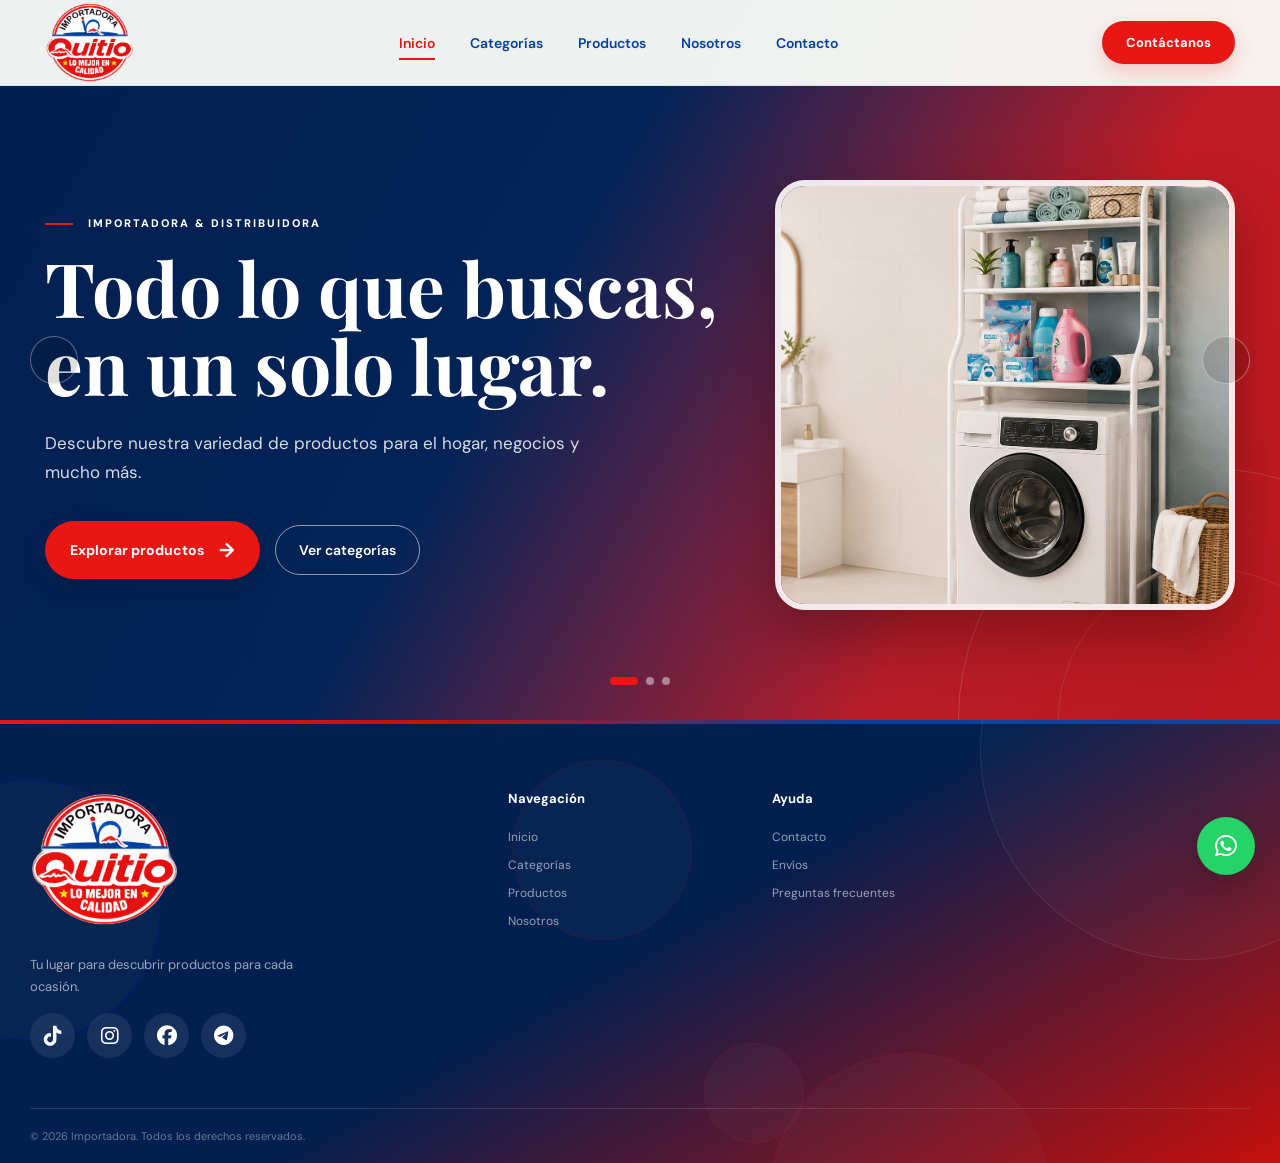
==== categorias.html @ 88a33b9f "nada" ====
<!DOCTYPE html>
<html lang="es">
<head>
    <meta charset="UTF-8">
    <meta name="viewport" content="width=device-width, initial-scale=1.0">
    <title>Importadora Quitio | Productos para todos</title>
    <link rel="stylesheet" href="css/home.css">
    <!-- Google Fonts -->
    <link rel="preconnect" href="https://fonts.googleapis.com">
    <link rel="preconnect" href="https://fonts.gstatic.com" crossorigin>
    <link rel="stylesheet" href="https://cdnjs.cloudflare.com/ajax/libs/font-awesome/6.5.2/css/all.min.css">
    <link href="https://fonts.googleapis.com/css2?family=DM+Sans:wght@400;500;600;700&family=Playfair+Display:wght@500;600;700&display=swap" rel="stylesheet">

</head>

<body>

    <!-- ================= NAVBAR ================= -->

    <header class="navbar">
        <div class="nav-container">
            <a href="home.html" class="logo">
                <img src="img/logo.png" alt="Logo de la importadora">
            </a>
            
            <nav class="nav-menu">
                <a href="home.html" class="active">Inicio</a>
                <a href="categorias.html">Categorías</a>
                <a href="productos.html">Productos</a>
                <a href="nosotros.html">Nosotros</a>
                <a href="contacto.html">Contacto</a>
            </nav>

            <a href="contacto.html" class="nav-button">
                Contáctanos
            </a>

            <button class="menu-button" id="menuButton">
                ☰
            </button>

        </div>

    </header>


    <!-- ================= HERO ================= -->

    <main>

        <section class="hero">

            <div class="hero-slider">

                <!-- SLIDE 1 -->

                <article class="hero-slide active">

                    <div class="hero-background hero-bg-1"></div>
                    <div class="hero-content">
                    <div class="hero-text">

                        <span class="hero-tag">
                            IMPORTADORA & DISTRIBUIDORA
                        </span>

                        <h1>
                            Todo lo que buscas,
                        <span>en un solo lugar.</span>
                        </h1>

                        <p>
                            Descubre nuestra variedad de productos para
                            el hogar, negocios y mucho más.
                        </p>

                    <div class="hero-buttons">

                        <a href="#destacados" class="btn-primary">
                            Explorar productos
                        <span>→</span>
                        </a>

                        <a href="#categorias" class="btn-secondary">
                            Ver categorías
                        </a>

                    </div>

                </div>

                    <div class="hero-image">
                        <img src="img/lavadora.jpeg" alt="Productos de Importadora Quito">
                    </div>
                    </div>

                </article>

            </div>


            <!-- FLECHAS -->

            <button class="slider-arrow arrow-left" id="prevSlide">
                
            </button>

            <button class="slider-arrow arrow-right" id="nextSlide">
                
            </button>


            <!-- INDICADORES -->

            <div class="slider-dots">

                <button class="dot active" data-slide="0"></button>
                <button class="dot" data-slide="1"></button>
                <button class="dot" data-slide="2"></button>
                
            </div>

        </section>

    </main>


    <!-- ================= FOOTER ================= -->

    <footer class="footer">

        <div class="footer-shapes">
             <span class="shape shape-1"></span>
             <span class="shape shape-2"></span>
             <span class="shape shape-3"></span>
             <span class="shape shape-4"></span>
             <span class="shape shape-5"></span>
        </div>

        <div class="footer-container">

            <div class="footer-brand">

                <img src="img/logo.png" alt="Logo">

                <p>Tu lugar para descubrir productos para cada ocasión.</p>

                <div class="social-links">
                    <a href="https://www.tiktok.com/@importacionesquitio" class="social-link" target="_blank" aria-label="TikTok">
                        <i class="fa-brands fa-tiktok"></i>
                    </a>
                    <a href="https://www.instagram.com/importacionesquitio/" class="social-link" target="_blank" aria-label="Instagram">
                        <i class="fa-brands fa-instagram"></i>
                    </a>
                    <a href="https://www.facebook.com/importacionesquitio?rdid=UnvMfJYsNur8oWDL&share_url=https%3A%2F%2Fwww.facebook.com%2Fshare%2F19fRbdvwBQ%2F#" class="social-link" target="_blank" aria-label="Facebook">
                        <i class="fa-brands fa-facebook"></i>
                    </a>
                    <a href="https://web.telegram.org/a/#-1004450258522" class="social-link" target="_blank" aria-label="Telegram">
                    <i class="fa-brands fa-telegram"></i>
                    </a>
                </div>

            </div>


            <div class="footer-column">

                <h3>Navegación</h3>
                <a href="#">Inicio</a>
                <a href="#categorias">Categorías</a>
                <a href="#destacados">Productos</a>
                <a href="nosotros.html">Nosotros</a>

            </div>


            <div class="footer-column">

                <h3>  Ayuda   </h3>
                <a href="#">Contacto</a>
                <a href="#">Envíos</a>
                <a href="#">Preguntas frecuentes</a>

            </div>

        </div>


        <div class="footer-bottom">

            <p>
                © 2026 Importadora. Todos los derechos reservados.
            </p>

        </div>

    </footer>


    <!-- ================= WHATSAPP ================= -->

    <a href="https://wa.me/593XXXXXXXXX?text=Hola%2C%20quisiera%20obtener%20información%20sobre%20sus%20productos."
        class="floating-whatsapp"
        target="_blank"
        aria-label="Contactar por WhatsApp">
            <i class="fa-brands fa-whatsapp"></i>

    </a>


    <!-- JAVASCRIPT -->

    <script src="js/home.js"></script>

</body>
</html>
---- css/home.css ----
:root {
    --rojo: #e81713;
    --rojo-oscuro: #c5100d;
    --rojo-suave: #fff1f0;
    --azul: #06419d;
    --azul-oscuro: #032d70;
    --azul-profundo: #021f4f;
    --azul-suave: #edf4ff;
    --blanco: #fcfffb;
    --blanco-puro: #ffffff;
    --gris-claro: #f4f6f8;
    --gris: #e5e9ee;
    --gris-texto: #59636e;
    --negro: #17202a;
    --sombra: 0 15px 40px rgba(3, 45, 112, 0.10);
    --sombra-fuerte: 0 20px 50px rgba(3, 45, 112, 0.16);
}

/* RESET */

* {
    margin: 0;
    padding: 0;
    box-sizing: border-box;
}

html {
    scroll-behavior: smooth;
}

body {
    font-family: "DM Sans", sans-serif;
    background: var(--blanco);
    color: var(--negro);
    overflow-x: hidden;
}

a {
    text-decoration: none;
    color: inherit;
}

button {
    font-family: inherit;
}

/* NAVBAR */

.navbar {
    position: fixed;
    top: 0;
    left: 0;
    width: 100%;
    z-index: 1000;
    background: rgba(252, 255, 251, 0.94);
    backdrop-filter: blur(15px);
    -webkit-backdrop-filter: blur(15px);
    border-bottom: 1px solid rgba(6, 65, 157, 0.08);
    transition: 0.3s ease;
}

.nav-container {
    max-width: 1250px;
    height: 85px;
    margin: auto;
    padding: 0 30px;
    display: flex;
    align-items: center;
    justify-content: space-between;
}

/* LOGO */

.logo {
    display: flex;
    align-items: center;
}

.logo img {
    width: 90px;
    height: auto;
    display: block;
}

/* MENU */

.nav-menu {
    display: flex;
    align-items: center;
    gap: 35px;
}

.nav-menu a {
    position: relative;
    font-size: 14px;
    font-weight: 600;
    color: var(--azul);
    transition: 0.3s ease;
}

/* Línea debajo de los enlaces */

.nav-menu a::after {
    content: "";
    position: absolute;
    left: 0;
    bottom: -8px;
    width: 0;
    height: 2px;
    background: var(--rojo);
    transition: 0.3s ease;
}

.nav-menu a:hover,
.nav-menu a.active {
    color: var(--rojo);
}

.nav-menu a:hover::after,
.nav-menu a.active::after {
    width: 100%;
}

/* BOTÓN NAVBAR */

.nav-button {
    background: var(--rojo);
    color: var(--blanco-puro);
    padding: 13px 24px;
    border-radius: 50px;
    font-size: 13px;
    font-weight: 700;
    box-shadow: 0 8px 20px rgba(232, 23, 19, 0.20);
    transition: 0.3s ease;
}

.nav-button:hover {
    background: var(--rojo-oscuro);
    transform: translateY(-3px);
    box-shadow: 0 12px 25px rgba(232, 23, 19, 0.28);
}

/* MENÚ MÓVIL */

.menu-button {
    display: none;
    border: none;
    background: none;
    color: var(--azul);
    font-size: 27px;
    cursor: pointer;
}

/* HERO */

.hero {
    min-height: 720px;
    position: relative;
    overflow: hidden;
    background:
        radial-gradient(
            circle at 85% 40%,
            rgba(232, 23, 19, 0.35),
            transparent 35%
        ),
        linear-gradient(
            120deg,
            #032d70,
            #06419d 55%,
            #071d4d
        );
}

/* SLIDES */

.hero-slide {
    position: absolute;
    inset: 0;
    opacity: 0;
    visibility: hidden;
    transition:
        opacity 0.8s ease,
        visibility 0.8s ease;
}

.hero-slide.active {
    opacity: 1;
    visibility: visible;
}

/* FONDO */

.hero-background {
    position: absolute;
    inset: 0;
    background-size: cover;
    background-position: center;
    transform: scale(1.04);
    transition: transform 7s ease;
}

.hero-slide.active .hero-background {
    transform: scale(1);
}

/* TEXTO */

.hero-text {
    position: relative;
    z-index: 2;
    flex: 1 1 480px;
}

.hero-tag {
    color: #ffffff;
    font-size: 12px;
    font-weight: 700;
    letter-spacing: 2px;
    margin-bottom: 18px;
    display: block;
}

.hero-text h1 {
    max-width: 650px;
    font-family: "Playfair Display", serif;
    font-size: clamp(45px, 5vw, 70px);
    line-height: 1.05;
    color: white;
    margin-bottom: 25px;
}

.hero-text h1 span {
    display: block;
    color: #ffffff;
}

.hero-text p {
    max-width: 520px;
    color: rgba(255,255,255,0.82);
    font-size: 17px;
    line-height: 1.7;
    margin-bottom: 35px;
}

/* IMAGEN */

.hero-image {
    position: relative;
    flex: 0 1 460px;
    display: flex;
    align-items: center;
    justify-content: flex-end;
    z-index: 2;
}

.hero-image img {
    width: 100%;
    max-width: 520px;
    height: 430px;
    object-fit: cover;
    border-radius: 30px;
    border: 6px solid rgba(255,255,255,0.9);
    box-shadow:
        0 25px 60px rgba(0,0,0,0.30);
    animation: floatingImage 6s ease-in-out infinite;
    transition: transform 0.5s ease;
}


@keyframes floatingImage {

    0%, 100% {
        transform: translateY(0);
    }

    50% {
        transform: translateY(-10px);
    }
}

.hero-image::before {
    content: "";
    position: absolute;
    width: 430px;
    height: 430px;
    border-radius: 50%;
    background: rgba(255,255,255,0.08);
    z-index: -1;
    animation: imageCircle 8s ease-in-out infinite;
}

.hero-image:hover img {
    transform: scale(1.03);
}

/* CÍRCULO DETRÁS DE LA IMAGEN */

@keyframes imageCircle {

    0%, 100% {
        transform: scale(1);
    }

    50% {
        transform: scale(1.08);
    }
}

/* HERO 1*/

.hero-bg-1 {
    background:
        linear-gradient(
            120deg,
            rgba(2, 31, 79, 0.97) 0%,
            rgba(3, 33, 82, 0.912) 42%,
            rgba(232, 23, 19, 0.78) 75%,
            rgba(232, 23, 19, 0.80) 100%
        );
    background-size: cover;
    background-position: right;
}

/* HERO 2*/

.hero-bg-2 {
    background:
        linear-gradient(
            120deg,
            rgba(232, 23, 19, 0.94) 0%,
            rgba(232, 23, 19, 0.78) 42%,
            rgba(2, 31, 79, 0.97) 65%,
            rgba(3, 33, 82, 0.912) 100%
        );
    background-size: cover;
    background-position: right;
}

/* HERO 3 */

.hero-bg-3 {
    background:
        linear-gradient(
            100deg,
            rgba(232, 23, 19, 0.786) 0.01%,
            rgba(3, 31, 79, 0.97) 75%,
            rgba(3, 33, 82, 0.97) 70%,
            rgba(3, 14, 67, 0.786) 100%
        );
    background-size: cover;
    background-position: right;
}

/* DECORACIÓN DEL HERO */

.hero::before {
    content: "";
    position: absolute;
    width: 500px;
    height: 500px;
    right: -180px;
    bottom: -250px;
    border-radius: 50%;
    border: 1px solid rgba(255,255,255,0.15);
    z-index: 2;
    pointer-events: none;
}

.hero::after {
    content: "";
    position: absolute;
    width: 300px;
    height: 300px;
    right: -80px;
    bottom: -150px;
    border-radius: 50%;
    border: 1px solid rgba(255,255,255,0.10);
    z-index: 2;
    pointer-events: none;
}

/* CONTENIDO HERO */

.hero-content {
    position: relative;
    z-index: 5;
    max-width: 1250px;
    height: 100%;
    margin: auto;
    padding: 150px 30px 80px;
    display: flex;
    flex-direction: row;
    flex-wrap: wrap;
    justify-content: space-between;
    align-items: center;
    gap: 40px;
}

/* TAG */

.hero-tag,
.section-tag {
    display: inline-block;
    font-size: 11px;
    letter-spacing: 2px;
    font-weight: 800;
    color: #ffffff;
    margin-bottom: 18px;
}

/* pequeña línea antes del tag */

.hero-tag::before,
.section-tag::before {
    content: "";
    display: inline-block;
    width: 28px;
    height: 2px;
    margin-right: 10px;
    vertical-align: middle;
    background: var(--rojo);
}

/* TITULO */

.hero h1 {
    max-width: 730px;
    font-family: "Playfair Display", serif;
    font-size: clamp(45px, 6vw, 75px);
    line-height: 1.04;
    color: var(--blanco-puro);
    margin-bottom: 25px;
}

.hero h1 span {
    display: block;
    color: #ffffff;
}

/* TEXTO */

.hero p {
    max-width: 570px;
    color: rgba(255,255,255,0.84);
    font-size: 17px;
    line-height: 1.7;
    margin-bottom: 35px;
}

/* BOTONES HERO */

.hero-buttons {
    display: flex;
    gap: 15px;
    align-items: center;
}

/* PRINCIPAL */

.btn-primary {
    display: flex;
    align-items: center;
    gap: 15px;
    background: var(--rojo);
    color: var(--blanco-puro);
    padding: 16px 25px;
    border-radius: 50px;
    font-weight: 700;
    font-size: 14px;
    box-shadow: 0 10px 25px rgba(0,0,0,0.15);
    transition: 0.3s ease;
}

.btn-primary span {
    font-size: 20px;
    transition: 0.3s ease;
}

.btn-primary:hover {
    background: var(--rojo-oscuro);
    transform: translateY(-4px);
    box-shadow: 0 15px 30px rgba(0,0,0,0.20);
}

.btn-primary:hover span {
    transform: translateX(5px);
}

/* SECUNDARIO */

.btn-secondary {
    color: var(--blanco-puro);
    border: 1px solid rgba(255,255,255,0.55);
    padding: 15px 23px;
    border-radius: 50px;
    font-size: 14px;
    font-weight: 600;
    transition: 0.3s ease;
}

.btn-secondary:hover {
    background: rgba(255,255,255,0.15);
    border-color: white;
}

/* FLECHAS DEL CAROUSEL */

.slider-arrow {
    position: absolute;
    top: 50%;
    transform: translateY(-50%);
    z-index: 10;
    width: 48px;
    height: 48px;
    border-radius: 50%;
    border: 1px solid rgba(255,255,255,0.35);
    background: rgba(0,0,0,0.12);
    color: white;
    cursor: pointer;
    font-size: 20px;
    transition: 0.3s ease;
}

.slider-arrow:hover {
    background: white;
    color: var(--azul);
}

.arrow-left {
    left: 30px;
}

.arrow-right {
    right: 30px;
}

/* DOTS */

.slider-dots {
    position: absolute;
    bottom: 35px;
    left: 50%;
    transform: translateX(-50%);
    z-index: 20;
    display: flex;
    gap: 8px;
}

.dot {
    width: 8px;
    height: 8px;
    border: none;
    border-radius: 50%;
    background: rgba(255,255,255,0.45);
    cursor: pointer;
    transition: 0.3s ease;
}

.dot.active {
    width: 28px;
    border-radius: 10px;
    background: var(--rojo);
}

/* SECCIONES GENERALES */

section {
    padding: 100px 30px;
}

.section-header {
    max-width: 700px;
    margin: 0 auto 55px;
    text-align: center;
}

.section-header .section-tag {
    color: var(--azul);
}

.section-header h2,
.about-section h2,
.shipping-section h2,
.contact-section h2 {
    font-family: "Playfair Display", serif;
    font-size: clamp(36px, 4vw, 52px);
    line-height: 1.1;
    color: var(--azul-oscuro);
    margin-bottom: 18px;
}

.section-header p {
    color: var(--gris-texto);
    line-height: 1.7;
}

/* CATEGORÍAS */

.categories-section {
    background: var(--blanco);
}

.categories-grid {
    max-width: 1250px;
    margin: auto;
    display: grid;
    grid-template-columns: repeat(6, 1fr);
    gap: 15px;
}

.category-card {
    position: relative;
    background: var(--blanco-puro);
    padding: 30px 20px;
    border: 1px solid var(--gris);
    border-radius: 18px;
    text-align: center;
    overflow: hidden;
    transition: 0.35s ease;
}

/* Línea superior */

.category-card::before {
    content: "";
    position: absolute;
    top: 0;
    left: 0;
    width: 100%;
    height: 3px;
    background: var(--azul);
    transform: scaleX(0);
    transform-origin: left;
    transition: 0.35s ease;
}

.category-card:hover::before {
    transform: scaleX(1);
}

.category-card:hover {
    transform: translateY(-8px);
    box-shadow: var(--sombra);
    border-color: transparent;
}

/* ICONO */

.category-icon {
    width: 65px;
    height: 65px;
    margin: 0 auto 20px;
    display: flex;
    align-items: center;
    justify-content: center;
    border-radius: 50%;
    background: var(--azul-suave);
    color: var(--azul);
    font-size: 28px;
    transition: 0.35s ease;
}

.category-card:hover .category-icon {
    background: #2875c79a;
    color: white;
    transform: scale(1.08);
}

.category-card h3 {
    margin-bottom: 12px;
    color: var(--azul-oscuro);
    font-size: 16px;
}

.category-card span {
    font-size: 11px;
    font-weight: 700;
    color: var(--rojo);
}

/* PRODUCTOS */

.products-section {
    background: var(--gris-claro);
}

.products-heading {
    max-width: 1250px;
    display: flex;
    align-items: end;
    justify-content: space-between;
    text-align: left;
}

.products-heading .section-tag {
    display: block;
    color: var(--azul);
}

.view-all {
    color: var(--azul);
    font-weight: 700;
    font-size: 13px;
    padding-bottom: 8px;
    transition: 0.3s ease;
}

.view-all:hover {
    color: var(--rojo);
    transform: translateX(4px);
}

/* GRID */

.products-grid {
    max-width: 1250px;
    margin: auto;
    display: grid;
    grid-template-columns: repeat(4, 1fr);
    gap: 25px;
}

/* TARJETA */

.product-card {
    border: 1px solid var(--gris);
    border-radius: 18px;
    overflow: hidden;
    background: var(--blanco-puro);
    transition: 0.35s ease;
}

.product-card:hover {
    transform: translateY(-7px);
    box-shadow: var(--sombra-fuerte);
    border-color: transparent;
}

/* IMAGEN */

.product-image {
    height: 280px;
    position: relative;
    background: var(--gris-claro);
    overflow: hidden;
}

/* Efecto sobre imagen */

.product-image::after {
    content: "";
    position: absolute;
    inset: 0;
    background: linear-gradient(
        135deg,
        rgba(6,65,157,0.06),
        rgba(232,23,19,0.04)
    );

    pointer-events: none;
}

.image-placeholder {
    height: 100%;
    display: flex;
    align-items: center;
    justify-content: center;
    color: #8a949f;
    font-size: 14px;
}

/* ETIQUETA */

.product-tag {
    position: absolute;
    top: 15px;
    left: 15px;
    z-index: 3;
    background: var(--rojo);
    color: white;
    padding: 7px 11px;
    border-radius: 20px;
    font-size: 9px;
    letter-spacing: 1px;
    font-weight: 800;
}

/* INFORMACIÓN */

.product-info {
    padding: 22px;
}

.product-category {
    font-size: 9px;
    font-weight: 800;
    letter-spacing: 1.5px;
    color: var(--azul);
}

.product-info h3 {
    color: var(--azul-oscuro);
    font-size: 17px;
    margin: 8px 0;
}

.product-info p {
    color: var(--gris-texto);
    font-size: 12px;
    margin-bottom: 18px;
}

.product-link {
    font-size: 12px;
    color: var(--rojo);
    font-weight: 700;
    transition: 0.3s ease;
}

.product-link:hover {
    color: var(--azul);
    padding-left: 4px;
}

/* NOSOTROS */

.about-section {
    position: relative;
    background:
        linear-gradient(
            120deg,
            var(--azul-oscuro),
            var(--rojo-oscuro)
        );
    overflow: hidden;
}

.about-content {
    max-width: 750px;
    margin-left: max(
        30px,
        calc((100% - 1190px) / 2)
    );

    position: relative;
    z-index: 3;
}

.about-section .section-tag {
    color: rgb(255, 255, 255);
}

.about-section h2 {
    color: white;
    max-width: 650px;
}

.about-section h2 span {
    color: #ffffff;
}

.about-section p {
    max-width: 650px;
    color: rgba(255,255,255,0.76);
    line-height: 1.8;
    margin-bottom: 15px;
}

/* BOTÓN */

.about-button {
    display: inline-block;
    margin-top: 25px;
    background: var(--rojo);
    color: white;
    padding: 15px 23px;
    border-radius: 50px;
    font-size: 13px;
    font-weight: 700;
    transition: 0.3s ease;
}

.about-button:hover {
    background: var(--rojo-oscuro);
    transform: translateY(-3px);
}

/* DECORACIONES */

.about-decoration {
    position: absolute;
    width: 550px;
    height: 550px;
    border: 1px solid rgba(17, 17, 34, 0.497);
    border-radius: 50%;
    right: -130px;
    top: -100px;
    animation: floatingCircle 8s ease-in-out infinite;
}

.about-decoration::after {
    content: "";
    position: absolute;
    width: 330px;
    height: 330px;
    border: 1px solid rgba(17, 17, 19, 0.485);
    border-radius: 50%;
    top: 110px;
    left: 110px;
}

@keyframes floatingCircle {

    0% {
        transform: translateY(0) rotate(0deg);
    }

    50% {
        transform: translateY(20px) rotate(5deg);
    }

    100% {
        transform: translateY(0) rotate(0deg);
    }
}

/* ENVÍOS */

.shipping-section {
    padding: 60px 30px;

    background:
        linear-gradient(
            100deg,
            var(--rojo-suave),
            var(--azul-suave)
        );
}

.shipping-content {
    max-width: 1100px;
    margin: auto;
    display: grid;
    grid-template-columns: auto 1fr auto;
    gap: 30px;
    align-items: center;
}

/* ICONO */

.shipping-icon {
    width: 75px;
    height: 75px;
    display: flex;
    align-items: center;
    justify-content: center;
    background: white;
    border-radius: 50%;
    color: var(--rojo);
    font-size: 32px;
    box-shadow: var(--sombra);
}

.shipping-section .section-tag {
    color: var(--rojo);
}

.shipping-section h2 {
    font-size: 32px;
    margin-bottom: 8px;
}

.shipping-section p {
    max-width: 650px;
    color: var(--gris-texto);
    line-height: 1.6;
}

/* BOTÓN */

.shipping-button {
    background: var(--azul);
    color: white;
    padding: 15px 22px;
    border-radius: 50px;
    font-size: 13px;
    font-weight: 700;
    transition: 0.3s ease;
}

.shipping-button:hover {
    background: var(--azul-oscuro);
    transform: translateY(-3px);
}

/* CONTACTO */

.contact-section {
    background: var(--blanco);
}

.contact-container {
    max-width: 1150px;
    margin: auto;
    display: grid;
    grid-template-columns: 1fr 1fr;
    gap: 80px;
    align-items: center;
}

.contact-info h2 {
    max-width: 500px;
}

.contact-info > p {
    max-width: 500px;
    color: var(--gris-texto);
    line-height: 1.7;
    margin-bottom: 30px;
}

/* WHATSAPP */

.whatsapp-button {
    display: inline-flex;
    align-items: center;
    gap: 10px;
    background: var(--rojo);
    color: white;
    padding: 16px 24px;
    border-radius: 50px;
    font-weight: 700;
    font-size: 13px;
    box-shadow: 0 10px 25px rgba(232,23,19,0.18);
    transition: 0.3s ease;
}

.whatsapp-button:hover {
    background: var(--rojo-oscuro);
    transform: translateY(-3px);
}

/* TARJETAS */

.contact-cards {
    display: flex;
    flex-direction: column;
    gap: 15px;
}

.contact-card {
    background: 
        linear-gradient(
            135deg,
            var(--blanco-puro),
            var(--blanco)
        );
    padding: 25px;
    border-radius: 15px;
    display: flex;
    align-items: center;
    gap: 20px;
    border: 1px solid var(--gris);
    transition: 0.3s ease;
}

.contact-card:hover {
    transform: translateX(5px);
    box-shadow: var(--sombra);
}

/* ICONOS */

.contact-card > span {
    width: 50px;
    height: 50px;
    display: flex;
    align-items: center;
    justify-content: center;
    border-radius: 50%;
    background: var(--azul-suave);
    color: var(--azul);
    font-size: 22px;
}

.contact-card h3 {
    color: var(--rojo);
    font-size: 15px;
    margin-bottom: 4px;
}

.contact-card p {
    color: var(--gris-texto);
    font-size: 12px;
}

/* FOOTER */

.footer {
    background:
        linear-gradient(
            150deg,
            var(--azul-profundo),
            var(--azul-profundo),
            var(--rojo-oscuro)
        );

    color: white;
    padding: 70px 30px 20px;
    position: relative;
    overflow: hidden;
}

/* DECORACIÓN ANIMADA DEL FOOTER */

.footer-shapes {
    position: absolute;
    inset: 0;
    pointer-events: none;
    z-index: 0;
}

/* Círculos */

.shape {
    position: absolute;
    border-radius: 50%;
    border: 1px solid rgba(255, 255, 255, 0.08);
    background: rgba(255, 255, 255, 0.025);
    pointer-events: none;
}

/* Círculo 1 */

.shape-1 {
    width: 420px;
    height: 420px;
    right: -120px;
    top: -180px;
    animation: floatShape1 4s ease-in-out infinite;
}

/* Círculo 2 */

.shape-2 {
    width: 280px;
    height: 280px;
    right: 230px;
    bottom: -170px;
    border-color: rgba(232, 19, 19, 0.15);
    animation: floatShape2 4s ease-in-out infinite;
}

/* Círculo 3 */

.shape-3 {
    width: 180px;
    height: 180px;
    left: 40%;
    top: 40px;
    border-color: rgba(192, 7, 7, 0.16);
    animation: floatShape3 6s ease-in-out infinite;
}

/* Círculo 4 */

.shape-4 {
    width: 100px;
    height: 100px;
    left: 55%;
    bottom: 20px;
    border-color: rgba(232, 23, 19, 0.12);
    animation: floatShape4 5s ease-in-out infinite;
}

/* Círculo 5 */

.shape-5 {
    width: 260px;
    height: 260px;
    left: -100px;
    top: 60px;
    border-color: rgba(16, 0, 245, 0.212);
    animation: floatShape5 4s ease-in-out infinite;
}

/* ANIMACIONES */

@keyframes floatShape1 {

    0%,
    100% {
        transform: translate(0, 0) rotate(0deg);
    }

    50% {
        transform: translate(-30px, 25px) rotate(8deg);
    }
}

@keyframes floatShape2 {

    0%,
    100% {
        transform: translate(0, 0);
    }
    
    50% {
        transform: translate(35px, -25px);
    }
}

@keyframes floatShape3 {
    
    0%,
    100% {
        transform: translateY(0);
    }
    
    50% {
        transform: translateY(35px);
    }
}


@keyframes floatShape4 {
    
    0%,
    100% {
        transform: translate(0, 0);
    }

    50% {
        transform: translate(20px, -20px);
    }
}

@keyframes floatShape5 {

    0%,
    100% {
        transform: translate(0, 0) rotate(0deg);
    }

    50% {
        transform: translate(25px, 20px) rotate(-6deg);
    }
}

/* Línea roja decorativa */

.footer::before {
    content: "";
    position: absolute;
    top: 0;
    left: 0;
    width: 100%;
    height: 4px;
    background: 
        linear-gradient(
            50deg,
            var(--rojo),
            var(--rojo-oscuro),
            var(--azul),
            var(--azul)
        );
}

.footer-container {
    max-width: 1250px;
    margin: auto;
    display: grid;
    grid-template-columns: 2fr 1fr 1fr 1fr;
    gap: 50px;
    position: relative;
    z-index: 2;
}

/* LOGO */

.footer-brand img {
    width: 150px;
    margin-bottom: 20px;
}

.footer-brand p {
    color: rgba(255,255,255,0.60);
    max-width: 280px;
    line-height: 1.7;
    font-size: 13px;
}

/* COLUMNAS */

.footer-column {
    display: flex;
    flex-direction: column;
    gap: 12px;
}

.footer-column h3 {
    color: white;
    font-size: 13px;
    margin-bottom: 10px;
}

.footer-column a {
    color: rgba(255,255,255,0.58);
    font-size: 12px;
    transition: 0.3s ease;
}

.footer-column a:hover {
    color: white;
    padding-left: 4px;
}

/* FOOTER BOTTOM */

.footer-bottom {
    max-width: 1250px;
    margin: 50px auto 0;
    padding-top: 20px;
    border-top: 1px solid rgba(255,255,255,0.12);
    position: relative;
    z-index: 2;
}

.footer-bottom p {
    color: rgba(255,255,255,0.40);
    font-size: 11px;
}

.social-links {
    display: flex;
    flex-direction: row;
    align-items: center;
    gap: 12px;
    margin-top: 15px;
}

.social-link {
    width: 45px;
    height: 45px;
    display: flex;
    align-items: center;
    justify-content: center;
    border-radius: 50%;
    background: rgba(255, 255, 255, 0.08);
    color: white;
    font-size: 20px;
    transition: 
        transform 0.3s ease,
        background 0.3s ease,
        color 0.3s ease,
        box-shadow 0.3s ease;
}

.social-link:hover {
    transform: translateY(-6px);
    background: #e81713;
    color: white;
    box-shadow: 0 10px 20px rgba(232, 23, 19, 0.30);
}

/* WHATSAPP FLOTANTE */

.floating-whatsapp {
    position: fixed;
    right: 25px;
    bottom: 25px;
    width: 58px;
    height: 58px;
    display: flex;
    align-items: center;
    justify-content: center;
    border-radius: 50%;
    background: #25D366;
    color: white;
    font-size: 25px;
    z-index: 900;
    box-shadow: 0 8px 30px rgba(0,0,0,0.20);
    transition: 0.3s ease;
    animation: whatsappPulse 2.5s infinite;
}

.floating-whatsapp:hover {
    transform: scale(1.1);
    animation: none;
}

@keyframes whatsappPulse {

    0% {
        box-shadow:
            0 0 0 0 rgba(37,211,102,0.40);
    }

    70% {
        box-shadow:
            0 0 0 14px rgba(37,211,102,0);
    }

    100% {
        box-shadow:
            0 0 0 0 rgba(37,211,102,0);
    }
}

/* RESPONSIVE - TABLETS*/

@media (max-width: 1000px) {

    .nav-menu {
        gap: 18px;
    }

    .categories-grid {
        grid-template-columns: repeat(3, 1fr);
    }

    .products-grid {
        grid-template-columns: repeat(2, 1fr);
    }

}

/*  RESPONSIVE - CELULARES*/

@media (max-width: 750px) {

    /* NAV */

    .nav-menu,
    .nav-button {
        display: none;
    }

    .nav-menu.open {
        display: flex;
        flex-direction: column;
        position: absolute;
        top: 85px;
        left: 0;
        width: 100%;
        background: var(--blanco-puro);
        padding: 20px 30px;
        gap: 18px;
        box-shadow: var(--sombra);
    }

    .menu-button {
        display: block;
    }

    /* HERO */

    .hero {
        height: 650px;
    }

    .hero h1 {
        font-size: 45px;
    }

    .hero p {
        font-size: 15px;
    }

    .hero-buttons {
        flex-direction: column;
        align-items: flex-start;
        justify-content: center;
    }

    .slider-arrow {
        display: none;
    }

    /* SECCIONES */

    section {
        padding: 75px 20px;
    }

    /* CATEGORÍAS */

    .categories-grid {
        grid-template-columns: repeat(2, 1fr);
    }

    /* PRODUCTOS */

    .products-heading {
        flex-direction: column;
        align-items: flex-start;
        gap: 20px;
    }

    .products-grid {
        grid-template-columns: 1fr;
    }

    /* ENVÍOS */

    .shipping-content {
        grid-template-columns: 1fr;
        text-align: center;
    }

    .shipping-icon {
        margin: auto;
    }

    .shipping-button {
        justify-self: center;
    }

    /* CONTACTO */

    .contact-container {
        grid-template-columns: 1fr;
        gap: 45px;
    }

    /* FOOTER */

    .footer-container {
        grid-template-columns: 1fr 1fr;
        gap: 40px;
    }

    /* HERO - SLIDE (imagen debajo del texto, centrada) */

    .hero {
        min-height: auto;
    }

    .hero-content {
        min-height: 700px;
        padding: 120px 25px 100px;
        gap: 40px;
        text-align: center;
        justify-content: center;
    }

    .hero-text p {
        margin-left: auto;
        margin-right: auto;
    }

    .hero-image {
        justify-content: center;
    }

    .hero-image img {
        max-width: 400px;
        height: 300px;
    }

    .hero-image::before {
        width: 300px;
        height: 300px;
    }

}

/* RESPONSIVE - CELULARES PEQUEÑOS */

@media (max-width: 450px) {

    .categories-grid {
        grid-template-columns: 1fr;
    }

    .footer-container {
        grid-template-columns: 1fr;
    }

    .hero h1 {
        font-size: 39px;
    }

    .hero-content {
        padding-left: 20px;
        padding-right: 20px;
    }

    .floating-whatsapp {
        right: 18px;
        bottom: 18px;
        width: 52px;
        height: 52px;
    }

}
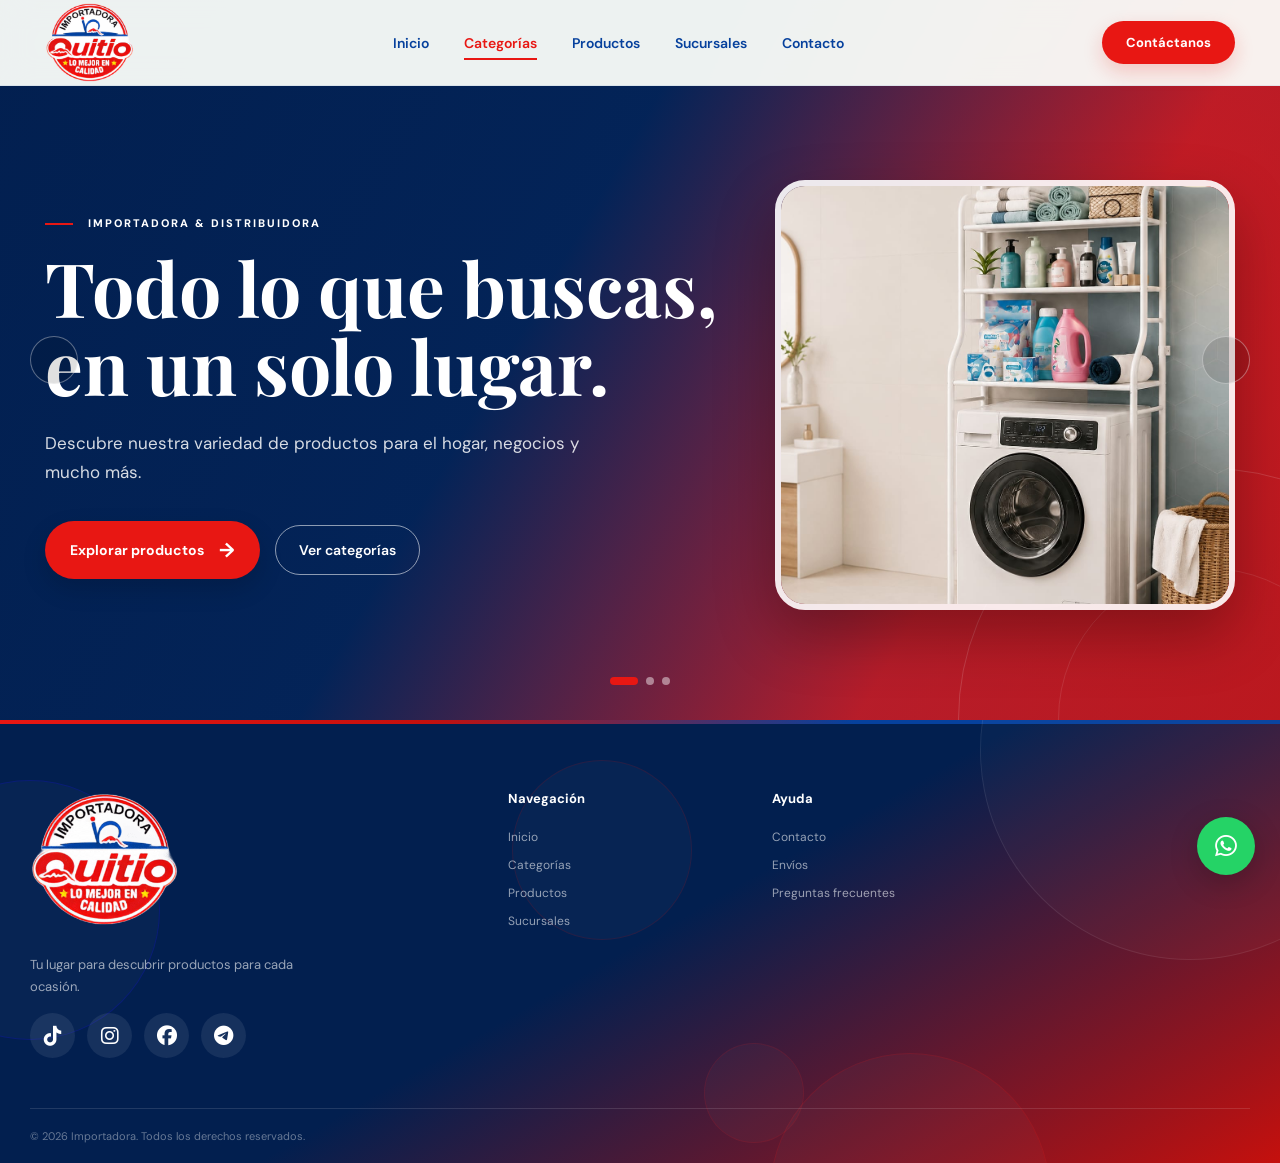
==== commit 6ac943e1: "Arreglamos un error de categorias que llevaba a la seccion de nosotros que no existe" ====
--- a/categorias.html
+++ b/categorias.html
@@ -24,14 +24,14 @@
             </a>
             
             <nav class="nav-menu">
-                <a href="home.html" class="active">Inicio</a>
-                <a href="categorias.html">Categorías</a>
+                <a href="home.html" >Inicio</a>
+                <a href="categorias.html"class="active" >Categorías</a>
                 <a href="productos.html">Productos</a>
-                <a href="nosotros.html">Nosotros</a>
+                <a href="sucursales.html">Sucursales</a>
                 <a href="contacto.html">Contacto</a>
             </nav>
 
-            <a href="contacto.html" class="nav-button">
+            <a href="https://wa.me/593XXXXXXXXX?text=Hola%2C%20quisiera%20obtener%20información%20sobre%20sus%20productos." class="nav-button">
                 Contáctanos
             </a>
 
@@ -169,7 +169,7 @@
                 <a href="#">Inicio</a>
                 <a href="#categorias">Categorías</a>
                 <a href="#destacados">Productos</a>
-                <a href="nosotros.html">Nosotros</a>
+                <a href="sucursales.html">Sucursales</a>
 
             </div>
 
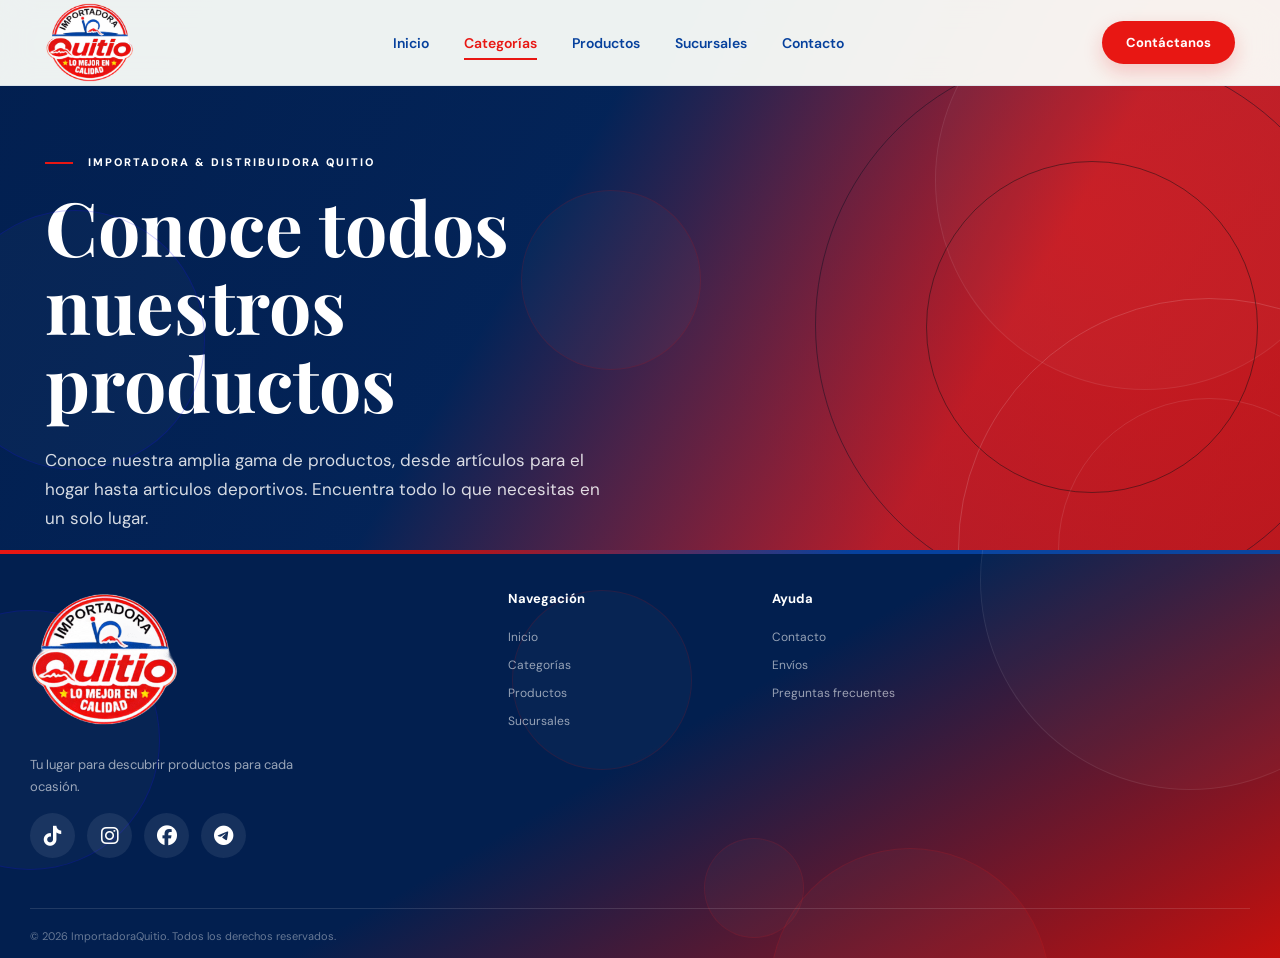
==== commit 59052a2a: "Eliminamos codigo muerto en la seccion de categorias y corregimos el home" ====
--- a/categorias.html
+++ b/categorias.html
@@ -4,7 +4,7 @@
     <meta charset="UTF-8">
     <meta name="viewport" content="width=device-width, initial-scale=1.0">
     <title>Importadora Quitio | Productos para todos</title>
-    <link rel="stylesheet" href="css/home.css">
+    <link rel="stylesheet" href="css/categorias.css">
     <!-- Google Fonts -->
     <link rel="preconnect" href="https://fonts.googleapis.com">
     <link rel="preconnect" href="https://fonts.gstatic.com" crossorigin>
@@ -25,10 +25,10 @@
             
             <nav class="nav-menu">
                 <a href="home.html" >Inicio</a>
-                <a href="categorias.html"class="active" >Categorías</a>
+                <a href="categorias.html" class="active">Categorías</a>
                 <a href="productos.html">Productos</a>
-                <a href="sucursales.html">Sucursales</a>
-                <a href="contacto.html">Contacto</a>
+                <a href="sucursales.html" >Sucursales</a>
+                <a href="">Contacto</a>
             </nav>
 
             <a href="https://wa.me/593XXXXXXXXX?text=Hola%2C%20quisiera%20obtener%20información%20sobre%20sus%20productos." class="nav-button">
@@ -61,66 +61,42 @@
                     <div class="hero-text">
 
                         <span class="hero-tag">
-                            IMPORTADORA & DISTRIBUIDORA
+                            IMPORTADORA & DISTRIBUIDORA QUITIO
                         </span>
 
                         <h1>
-                            Todo lo que buscas,
-                        <span>en un solo lugar.</span>
+                            Conoce todos nuestros
+                        <span>productos</span>
                         </h1>
 
                         <p>
-                            Descubre nuestra variedad de productos para
-                            el hogar, negocios y mucho más.
+                            Conoce nuestra amplia gama de productos, desde artículos para el hogar hasta articulos deportivos. Encuentra todo lo que necesitas en un solo lugar.
+                        </p>
+                            <section class="about-section" id="nosotros">
+                                
+                                <div class="footer-shapes">
+                                     <span class="shape shape-1"></span>
+                                     <span class="shape shape-2"></span>
+                                     <span class="shape shape-3"></span>
+                                     <span class="shape shape-4"></span>
+                                     <span class="shape shape-5"></span>
+                                </div>
+                                
+                                <div class="about-decoration"></div>
+                    
+                            </section>
                         </p>
 
-                    <div class="hero-buttons">
-
-                        <a href="#destacados" class="btn-primary">
-                            Explorar productos
-                        <span>→</span>
-                        </a>
-
-                        <a href="#categorias" class="btn-secondary">
-                            Ver categorías
-                        </a>
-
-                    </div>
-
                 </div>
-
-                    <div class="hero-image">
-                        <img src="img/lavadora.jpeg" alt="Productos de Importadora Quito">
-                    </div>
+                
                     </div>
 
                 </article>
 
             </div>
 
+        </section>
 
-            <!-- FLECHAS -->
-
-            <button class="slider-arrow arrow-left" id="prevSlide">
-                
-            </button>
-
-            <button class="slider-arrow arrow-right" id="nextSlide">
-                
-            </button>
-
-
-            <!-- INDICADORES -->
-
-            <div class="slider-dots">
-
-                <button class="dot active" data-slide="0"></button>
-                <button class="dot" data-slide="1"></button>
-                <button class="dot" data-slide="2"></button>
-                
-            </div>
-
-        </section>
 
     </main>
 
@@ -166,9 +142,9 @@
             <div class="footer-column">
 
                 <h3>Navegación</h3>
-                <a href="#">Inicio</a>
-                <a href="#categorias">Categorías</a>
-                <a href="#destacados">Productos</a>
+                <a href="home.html">Inicio</a>
+                <a href="categorias.html">Categorías</a>
+                <a href="productos.html">Productos</a>
                 <a href="sucursales.html">Sucursales</a>
 
             </div>
@@ -189,28 +165,12 @@
         <div class="footer-bottom">
 
             <p>
-                © 2026 Importadora. Todos los derechos reservados.
+                © 2026 ImportadoraQuitio. Todos los derechos reservados. 
             </p>
 
         </div>
 
     </footer>
 
-
-    <!-- ================= WHATSAPP ================= -->
-
-    <a href="https://wa.me/593XXXXXXXXX?text=Hola%2C%20quisiera%20obtener%20información%20sobre%20sus%20productos."
-        class="floating-whatsapp"
-        target="_blank"
-        aria-label="Contactar por WhatsApp">
-            <i class="fa-brands fa-whatsapp"></i>
-
-    </a>
-
-
-    <!-- JAVASCRIPT -->
-
-    <script src="js/home.js"></script>
-
 </body>
 </html>
--- a/css/categorias.css
+++ b/css/categorias.css
@@ -0,0 +1,944 @@
+:root {
+    --rojo: #e81713;
+    --rojo-oscuro: #c5100d;
+    --rojo-suave: #fff1f0;
+    --azul: #06419d;
+    --azul-oscuro: #032d70;
+    --azul-profundo: #021f4f;
+    --azul-suave: #edf4ff;
+    --blanco: #fcfffb;
+    --blanco-puro: #ffffff;
+    --gris-claro: #f4f6f8;
+    --gris: #e5e9ee;
+    --gris-texto: #59636e;
+    --negro: #17202a;
+    --sombra: 0 15px 40px rgba(3, 45, 112, 0.10);
+    --sombra-fuerte: 0 20px 50px rgba(3, 45, 112, 0.16);
+}
+
+/* RESET */
+
+* {
+    margin: 0;
+    padding: 0;
+    box-sizing: border-box;
+}
+
+html {
+    scroll-behavior: smooth;
+}
+
+body {
+    font-family: "DM Sans", sans-serif;
+    background: var(--blanco);
+    color: var(--negro);
+    overflow-x: hidden;
+}
+
+a {
+    text-decoration: none;
+    color: inherit;
+}
+
+button {
+    font-family: inherit;
+}
+
+/* NAVBAR */
+
+.navbar {
+    position: fixed;
+    top: 0;
+    left: 0;
+    width: 100%;
+    z-index: 1000;
+    background: rgba(252, 255, 251, 0.94);
+    backdrop-filter: blur(15px);
+    -webkit-backdrop-filter: blur(15px);
+    border-bottom: 1px solid rgba(6, 65, 157, 0.08);
+    transition: 0.3s ease;
+}
+
+.nav-container {
+    max-width: 1250px;
+    height: 85px;
+    margin: auto;
+    padding: 0 30px;
+    display: flex;
+    align-items: center;
+    justify-content: space-between;
+}
+
+/* LOGO */
+
+.logo {
+    display: flex;
+    align-items: center;
+}
+
+.logo img {
+    width: 90px;
+    height: auto;
+    display: block;
+}
+
+/* MENU */
+
+.nav-menu {
+    display: flex;
+    align-items: center;
+    gap: 35px;
+}
+
+.nav-menu a {
+    position: relative;
+    font-size: 14px;
+    font-weight: 600;
+    color: var(--azul);
+    transition: 0.3s ease;
+}
+
+/* Línea debajo de los enlaces */
+
+.nav-menu a::after {
+    content: "";
+    position: absolute;
+    left: 0;
+    bottom: -8px;
+    width: 0;
+    height: 2px;
+    background: var(--rojo);
+    transition: 0.3s ease;
+}
+
+.nav-menu a:hover,
+.nav-menu a.active {
+    color: var(--rojo);
+}
+
+.nav-menu a:hover::after,
+.nav-menu a.active::after {
+    width: 100%;
+}
+
+/* BOTÓN NAVBAR */
+
+.nav-button {
+    background: var(--rojo);
+    color: var(--blanco-puro);
+    padding: 13px 24px;
+    border-radius: 50px;
+    font-size: 13px;
+    font-weight: 700;
+    box-shadow: 0 8px 20px rgba(232, 23, 19, 0.20);
+    transition: 0.3s ease;
+}
+
+.nav-button:hover {
+    background: var(--rojo-oscuro);
+    transform: translateY(-3px);
+    box-shadow: 0 12px 25px rgba(232, 23, 19, 0.28);
+}
+
+/* MENÚ MÓVIL */
+
+.menu-button {
+    display: none;
+    border: none;
+    background: none;
+    color: var(--azul);
+    font-size: 27px;
+    cursor: pointer;
+}
+
+/* HERO */
+
+.hero {
+    min-height: 550px;
+    position: relative;
+    overflow: hidden;
+    background:
+        radial-gradient(
+            circle at 85% 40%,
+            rgba(232, 23, 19, 0.35),
+            transparent 35%
+        ),
+        linear-gradient(
+            120deg,
+            #032d70,
+            #06419d 55%,
+            #071d4d
+        );
+}
+
+/* SLIDES */
+
+.hero-slide {
+    position: absolute;
+    inset: 0;
+    opacity: 0;
+    visibility: hidden;
+    transition:
+        opacity 0.8s ease,
+        visibility 0.8s ease;
+}
+
+.hero-slide.active {
+    opacity: 1;
+    visibility: visible;
+}
+
+/* FONDO */
+
+.hero-background {
+    position: absolute;
+    inset: 0;
+    background-size: cover;
+    background-position: center;
+    transform: scale(1.04);
+    transition: transform 7s ease;
+}
+
+.hero-slide.active .hero-background {
+    transform: scale(1);
+}
+
+/* TEXTO */
+
+.hero-text {
+    position: relative;
+    z-index: 2;
+    flex: 1 1 480px;
+}
+
+.hero-tag {
+    color: #ffffff;
+    font-size: 12px;
+    font-weight: 700;
+    letter-spacing: 2px;
+    margin-bottom: 18px;
+    display: block;
+}
+
+.hero-text h1 {
+    max-width: 650px;
+    font-family: "Playfair Display", serif;
+    font-size: clamp(45px, 5vw, 70px);
+    line-height: 1.05;
+    color: white;
+    margin-bottom: 25px;
+}
+
+.hero-text h1 span {
+    display: block;
+    color: #ffffff;
+}
+
+.hero-text p {
+    max-width: 520px;
+    color: rgba(255,255,255,0.82);
+    font-size: 17px;
+    line-height: 1.7;
+    margin-bottom: 35px;
+}
+
+/* HERO 1*/
+
+.hero-bg-1 {
+    background:
+        linear-gradient(
+            120deg,
+            rgba(2, 31, 79, 0.97) 0%,
+            rgba(3, 33, 82, 0.912) 42%,
+            rgba(232, 23, 19, 0.78) 75%,
+            rgba(232, 23, 19, 0.80) 100%
+        );
+    background-size: cover;
+    background-position: right;
+}
+
+/* DECORACIÓN DEL HERO */
+
+.hero::before {
+    content: "";
+    position: absolute;
+    width: 500px;
+    height: 500px;
+    right: -180px;
+    bottom: -250px;
+    border-radius: 50%;
+    border: 1px solid rgba(255,255,255,0.15);
+    z-index: 2;
+    pointer-events: none;
+}
+
+.hero::after {
+    content: "";
+    position: absolute;
+    width: 300px;
+    height: 300px;
+    right: -80px;
+    bottom: -150px;
+    border-radius: 50%;
+    border: 1px solid rgba(255,255,255,0.10);
+    z-index: 2;
+    pointer-events: none;
+}
+
+/* CONTENIDO HERO */
+
+.hero-content {
+    position: relative;
+    z-index: 5;
+    max-width: 1250px;
+    height: 100%;
+    margin: auto;
+    padding: 150px 30px 80px;
+    display: flex;
+    flex-direction: row;
+    flex-wrap: wrap;
+    justify-content: space-between;
+    align-items: center;
+    gap: 40px;
+}
+
+/* TAG */
+
+.hero-tag,
+.section-tag {
+    display: inline-block;
+    font-size: 11px;
+    letter-spacing: 2px;
+    font-weight: 800;
+    color: #ffffff;
+    margin-bottom: 18px;
+}
+
+/* pequeña línea antes del tag */
+
+.hero-tag::before,
+.section-tag::before {
+    content: "";
+    display: inline-block;
+    width: 28px;
+    height: 2px;
+    margin-right: 10px;
+    vertical-align: middle;
+    background: var(--rojo);
+}
+
+/* TITULO */
+
+.hero h1 {
+    max-width: 730px;
+    font-family: "Playfair Display", serif;
+    font-size: clamp(45px, 6vw, 75px);
+    line-height: 1.04;
+    color: var(--blanco-puro);
+    margin-bottom: 25px;
+}
+
+.hero h1 span {
+    display: block;
+    color: #ffffff;
+}
+
+/* TEXTO */
+
+.hero p {
+    max-width: 570px;
+    color: rgba(255,255,255,0.84);
+    font-size: 17px;
+    line-height: 1.7;
+    margin-bottom: 35px;
+}
+
+/* PRINCIPAL */
+
+.btn-primary {
+    display: flex;
+    align-items: center;
+    gap: 15px;
+    background: var(--rojo);
+    color: var(--blanco-puro);
+    padding: 16px 25px;
+    border-radius: 50px;
+    font-weight: 700;
+    font-size: 14px;
+    box-shadow: 0 10px 25px rgba(0,0,0,0.15);
+    transition: 0.3s ease;
+}
+
+.btn-primary span {
+    font-size: 20px;
+    transition: 0.3s ease;
+}
+
+.btn-primary:hover {
+    background: var(--rojo-oscuro);
+    transform: translateY(-4px);
+    box-shadow: 0 15px 30px rgba(0,0,0,0.20);
+}
+
+.btn-primary:hover span {
+    transform: translateX(5px);
+}
+
+/* SECCIONES GENERALES */
+
+section {
+    padding: 100px 30px;
+}
+
+.section-header {
+    max-width: 700px;
+    margin: 0 auto 55px;
+    text-align: center;
+}
+
+.section-header .section-tag {
+    color: var(--azul);
+}
+
+/* DECORACIONES */
+
+.about-decoration {
+    position: absolute;
+    width: 550px;
+    height: 550px;
+    border: 1px solid rgba(17, 17, 34, 0.497);
+    border-radius: 50%;
+    right: -130px;
+    top: -100px;
+    animation: floatingCircle 8s ease-in-out infinite;
+}
+
+.about-decoration::after {
+    content: "";
+    position: absolute;
+    width: 330px;
+    height: 330px;
+    border: 1px solid rgba(17, 17, 19, 0.485);
+    border-radius: 50%;
+    top: 110px;
+    left: 110px;
+}
+
+@keyframes floatingCircle {
+
+    0% {
+        transform: translateY(0) rotate(0deg);
+    }
+
+    50% {
+        transform: translateY(20px) rotate(5deg);
+    }
+
+    100% {
+        transform: translateY(0) rotate(0deg);
+    }
+}
+
+/* FOOTER */
+
+.footer {
+    background:
+        linear-gradient(
+            150deg,
+            var(--azul-profundo),
+            var(--azul-profundo),
+            var(--rojo-oscuro)
+        );
+
+    color: white;
+    padding: 40px 30px 15px;
+    position: relative;
+    overflow: hidden;
+}
+
+/* DECORACIÓN ANIMADA DEL FOOTER */
+
+.footer-shapes {
+    position: absolute;
+    inset: 0;
+    pointer-events: none;
+    z-index: 0;
+}
+
+/* Círculos */
+
+.shape {
+    position: absolute;
+    border-radius: 50%;
+    border: 1px solid rgba(255, 255, 255, 0.08);
+    background: rgba(255, 255, 255, 0.025);
+    pointer-events: none;
+}
+
+/* Círculo 1 */
+
+.shape-1 {
+    width: 420px;
+    height: 420px;
+    right: -120px;
+    top: -180px;
+    animation: floatShape1 4s ease-in-out infinite;
+}
+
+/* Círculo 2 */
+
+.shape-2 {
+    width: 280px;
+    height: 280px;
+    right: 230px;
+    bottom: -170px;
+    border-color: rgba(232, 19, 19, 0.15);
+    animation: floatShape2 4s ease-in-out infinite;
+}
+
+/* Círculo 3 */
+
+.shape-3 {
+    width: 180px;
+    height: 180px;
+    left: 40%;
+    top: 40px;
+    border-color: rgba(192, 7, 7, 0.16);
+    animation: floatShape3 6s ease-in-out infinite;
+}
+
+/* Círculo 4 */
+
+.shape-4 {
+    width: 100px;
+    height: 100px;
+    left: 55%;
+    bottom: 20px;
+    border-color: rgba(232, 23, 19, 0.12);
+    animation: floatShape4 5s ease-in-out infinite;
+}
+
+/* Círculo 5 */
+
+.shape-5 {
+    width: 260px;
+    height: 260px;
+    left: -100px;
+    top: 60px;
+    border-color: rgba(16, 0, 245, 0.212);
+    animation: floatShape5 4s ease-in-out infinite;
+}
+
+/* ANIMACIONES */
+
+@keyframes floatShape1 {
+
+    0%,
+    100% {
+        transform: translate(0, 0) rotate(0deg);
+    }
+
+    50% {
+        transform: translate(-30px, 25px) rotate(8deg);
+    }
+}
+
+@keyframes floatShape2 {
+
+    0%,
+    100% {
+        transform: translate(0, 0);
+    }
+    
+    50% {
+        transform: translate(35px, -25px);
+    }
+}
+
+@keyframes floatShape3 {
+    
+    0%,
+    100% {
+        transform: translateY(0);
+    }
+    
+    50% {
+        transform: translateY(35px);
+    }
+}
+
+
+@keyframes floatShape4 {
+    
+    0%,
+    100% {
+        transform: translate(0, 0);
+    }
+
+    50% {
+        transform: translate(20px, -20px);
+    }
+}
+
+@keyframes floatShape5 {
+
+    0%,
+    100% {
+        transform: translate(0, 0) rotate(0deg);
+    }
+
+    50% {
+        transform: translate(25px, 20px) rotate(-6deg);
+    }
+}
+
+/* Línea roja decorativa */
+
+.footer::before {
+    content: "";
+    position: absolute;
+    top: 0;
+    left: 0;
+    width: 100%;
+    height: 4px;
+    background: 
+        linear-gradient(
+            50deg,
+            var(--rojo),
+            var(--rojo-oscuro),
+            var(--azul),
+            var(--azul)
+        );
+}
+
+.footer-container {
+    max-width: 1250px;
+    margin: auto;
+    display: grid;
+    grid-template-columns: 2fr 1fr 1fr 1fr;
+    gap: 50px;
+    position: relative;
+    z-index: 2;
+}
+
+/* LOGO */
+
+.footer-brand img {
+    width: 150px;
+    margin-bottom: 20px;
+}
+
+.footer-brand p {
+    color: rgba(255,255,255,0.60);
+    max-width: 280px;
+    line-height: 1.7;
+    font-size: 13px;
+}
+
+/* COLUMNAS */
+
+.footer-column {
+    display: flex;
+    flex-direction: column;
+    gap: 12px;
+}
+
+.footer-column h3 {
+    color: white;
+    font-size: 13px;
+    margin-bottom: 10px;
+}
+
+.footer-column a {
+    color: rgba(255,255,255,0.58);
+    font-size: 12px;
+    transition: 0.3s ease;
+}
+
+.footer-column a:hover {
+    color: white;
+    padding-left: 4px;
+}
+
+/* FOOTER BOTTOM */
+
+.footer-bottom {
+    max-width: 1250px;
+    margin: 50px auto 0;
+    padding-top: 20px;
+    border-top: 1px solid rgba(255,255,255,0.12);
+    position: relative;
+    z-index: 2;
+}
+
+.footer-bottom p {
+    color: rgba(255,255,255,0.40);
+    font-size: 11px;
+}
+
+.social-links {
+    display: flex;
+    flex-direction: row;
+    align-items: center;
+    gap: 12px;
+    margin-top: 15px;
+}
+
+.social-link {
+    width: 45px;
+    height: 45px;
+    display: flex;
+    align-items: center;
+    justify-content: center;
+    border-radius: 50%;
+    background: rgba(255, 255, 255, 0.08);
+    color: white;
+    font-size: 20px;
+    transition: 
+        transform 0.3s ease,
+        background 0.3s ease,
+        color 0.3s ease,
+        box-shadow 0.3s ease;
+}
+
+.social-link:hover {
+    transform: translateY(-6px);
+    background: #e81713;
+    color: white;
+    box-shadow: 0 10px 20px rgba(232, 23, 19, 0.30);
+}
+
+/* WHATSAPP FLOTANTE */
+
+.floating-whatsapp {
+    position: fixed;
+    right: 25px;
+    bottom: 25px;
+    width: 58px;
+    height: 58px;
+    display: flex;
+    align-items: center;
+    justify-content: center;
+    border-radius: 50%;
+    background: #25D366;
+    color: white;
+    font-size: 25px;
+    z-index: 900;
+    box-shadow: 0 8px 30px rgba(0,0,0,0.20);
+    transition: 0.3s ease;
+    animation: whatsappPulse 2.5s infinite;
+}
+
+.floating-whatsapp:hover {
+    transform: scale(1.1);
+    animation: none;
+}
+
+@keyframes whatsappPulse {
+
+    0% {
+        box-shadow:
+            0 0 0 0 rgba(37,211,102,0.40);
+    }
+
+    70% {
+        box-shadow:
+            0 0 0 14px rgba(37,211,102,0);
+    }
+
+    100% {
+        box-shadow:
+            0 0 0 0 rgba(37,211,102,0);
+    }
+}
+
+/* RESPONSIVE - TABLETS*/
+
+@media (max-width: 1000px) {
+
+    .nav-menu {
+        gap: 18px;
+    }
+
+    .categories-grid {
+        grid-template-columns: repeat(3, 1fr);
+    }
+
+    .products-grid {
+        grid-template-columns: repeat(2, 1fr);
+    }
+
+    .branches-grid {
+        grid-template-columns: repeat(2, 1fr);
+    }
+
+}
+
+/*  RESPONSIVE - CELULARES*/
+
+@media (max-width: 750px) {
+
+    /* NAV */
+
+    .nav-menu,
+    .nav-button {
+        display: none;
+    }
+
+    .nav-menu.open {
+        display: flex;
+        flex-direction: column;
+        position: absolute;
+        top: 85px;
+        left: 0;
+        width: 100%;
+        background: var(--blanco-puro);
+        padding: 20px 30px;
+        gap: 18px;
+        box-shadow: var(--sombra);
+    }
+
+    .menu-button {
+        display: block;
+    }
+
+    /* HERO */
+
+    .hero {
+        height: 650px;
+    }
+
+    .hero h1 {
+        font-size: 45px;
+    }
+
+    .hero p {
+        font-size: 15px;
+    }
+
+    .hero-buttons {
+        flex-direction: column;
+        align-items: flex-start;
+        justify-content: center;
+    }
+
+    .slider-arrow {
+        display: none;
+    }
+
+    /* SECCIONES */
+
+    section {
+        padding: 75px 20px;
+    }
+
+    /* CATEGORÍAS */
+
+    .categories-grid {
+        grid-template-columns: repeat(2, 1fr);
+    }
+
+    /* ALMACENES */
+
+    .branches-grid {
+        grid-template-columns: 1fr;
+    }
+
+    /* PRODUCTOS */
+
+    .products-heading {
+        flex-direction: column;
+        align-items: flex-start;
+        gap: 20px;
+    }
+
+    .products-grid {
+        grid-template-columns: 1fr;
+    }
+
+    /* ENVÍOS */
+
+    .shipping-content {
+        grid-template-columns: 1fr;
+        text-align: center;
+    }
+
+    .shipping-icon {
+        margin: auto;
+    }
+
+    .shipping-button {
+        justify-self: center;
+    }
+
+    /* CONTACTO */
+
+    .contact-container {
+        grid-template-columns: 1fr;
+        gap: 45px;
+    }
+
+    /* FOOTER */
+
+    .footer-container {
+        grid-template-columns: 1fr 1fr;
+        gap: 40px;
+    }
+
+    /* HERO - SLIDE (imagen debajo del texto, centrada) */
+
+    .hero {
+        min-height: auto;
+    }
+
+    .hero-content {
+        min-height: 700px;
+        padding: 120px 25px 100px;
+        gap: 40px;
+        text-align: center;
+        justify-content: center;
+    }
+
+    .hero-text p {
+        margin-left: auto;
+        margin-right: auto;
+    }
+
+    .hero-image {
+        justify-content: center;
+    }
+
+    .hero-image img {
+        max-width: 400px;
+        height: 300px;
+    }
+
+    .hero-image::before {
+        width: 300px;
+        height: 300px;
+    }
+
+}
+
+/* RESPONSIVE - CELULARES PEQUEÑOS */
+
+@media (max-width: 450px) {
+
+    .categories-grid {
+        grid-template-columns: 1fr;
+    }
+
+    .footer-container {
+        grid-template-columns: 1fr;
+    }
+
+    .hero h1 {
+        font-size: 39px;
+    }
+
+    .hero-content {
+        padding-left: 20px;
+        padding-right: 20px;
+    }
+
+}
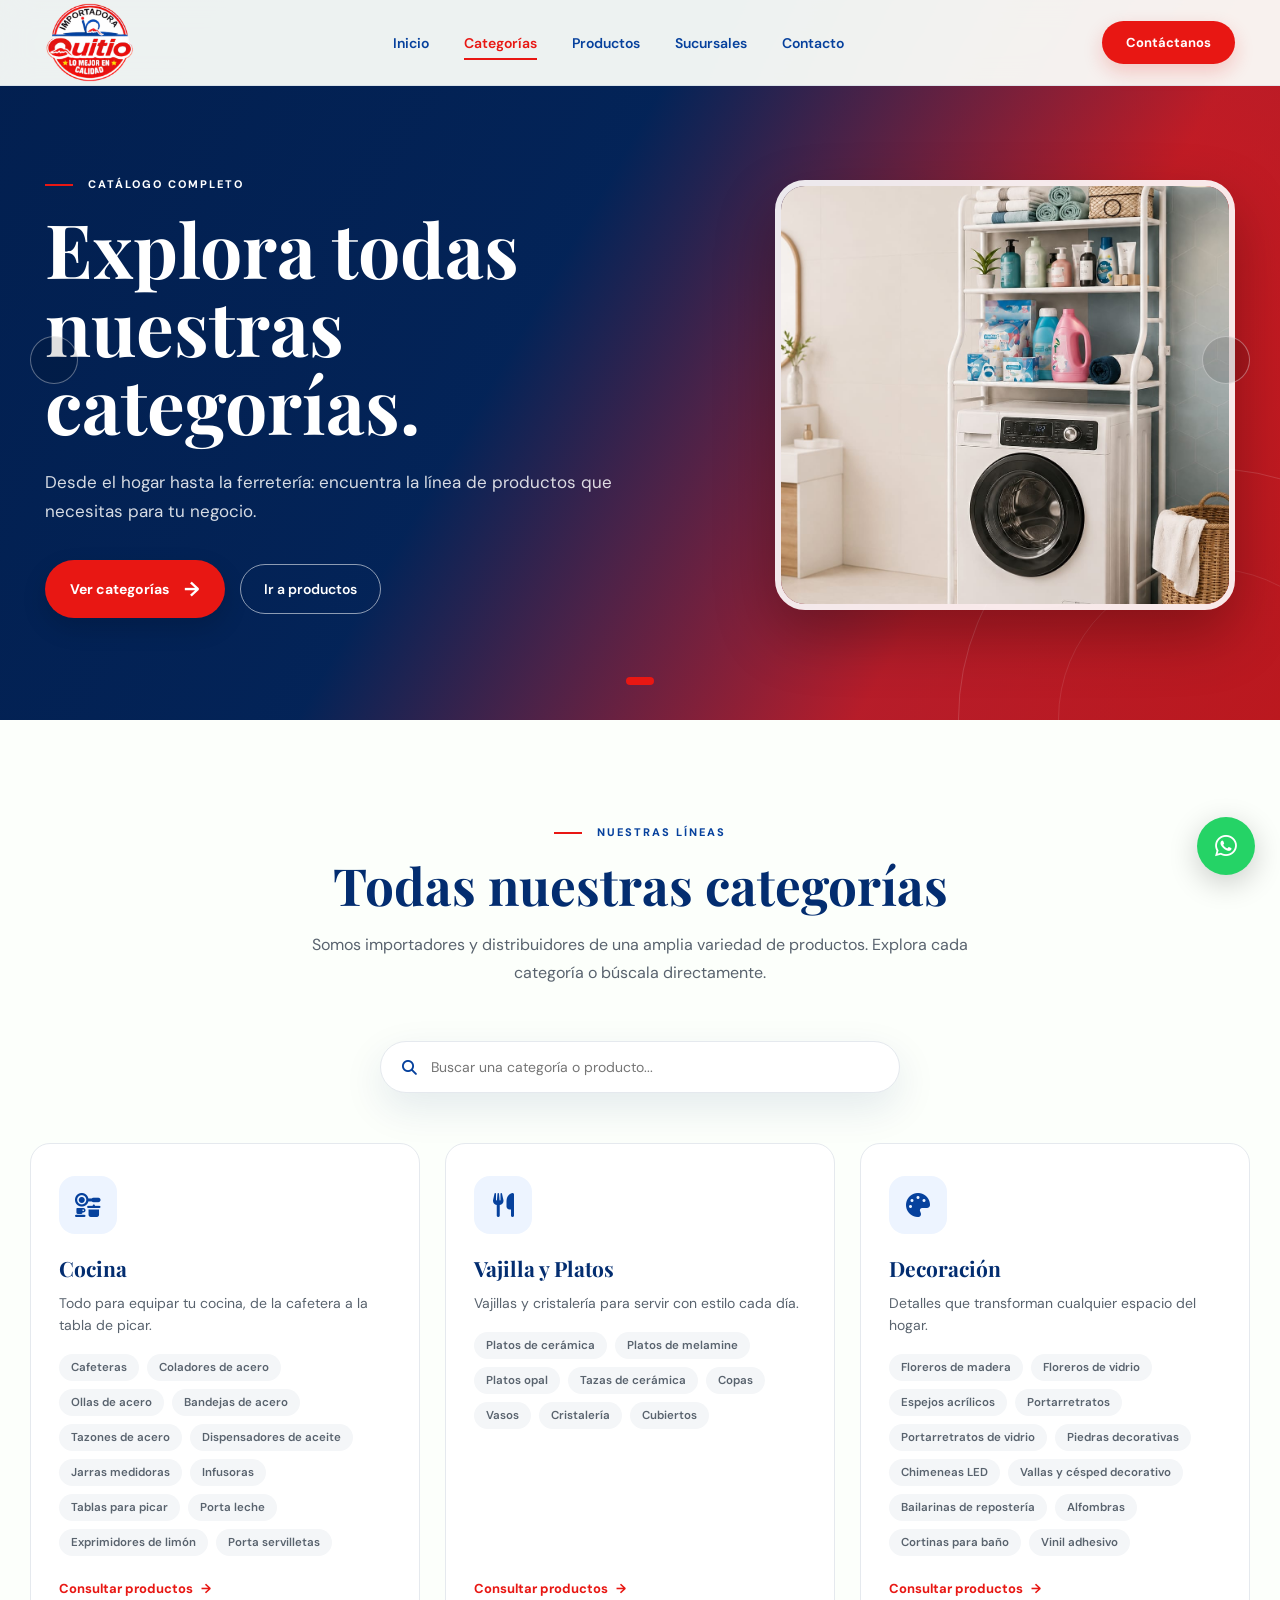
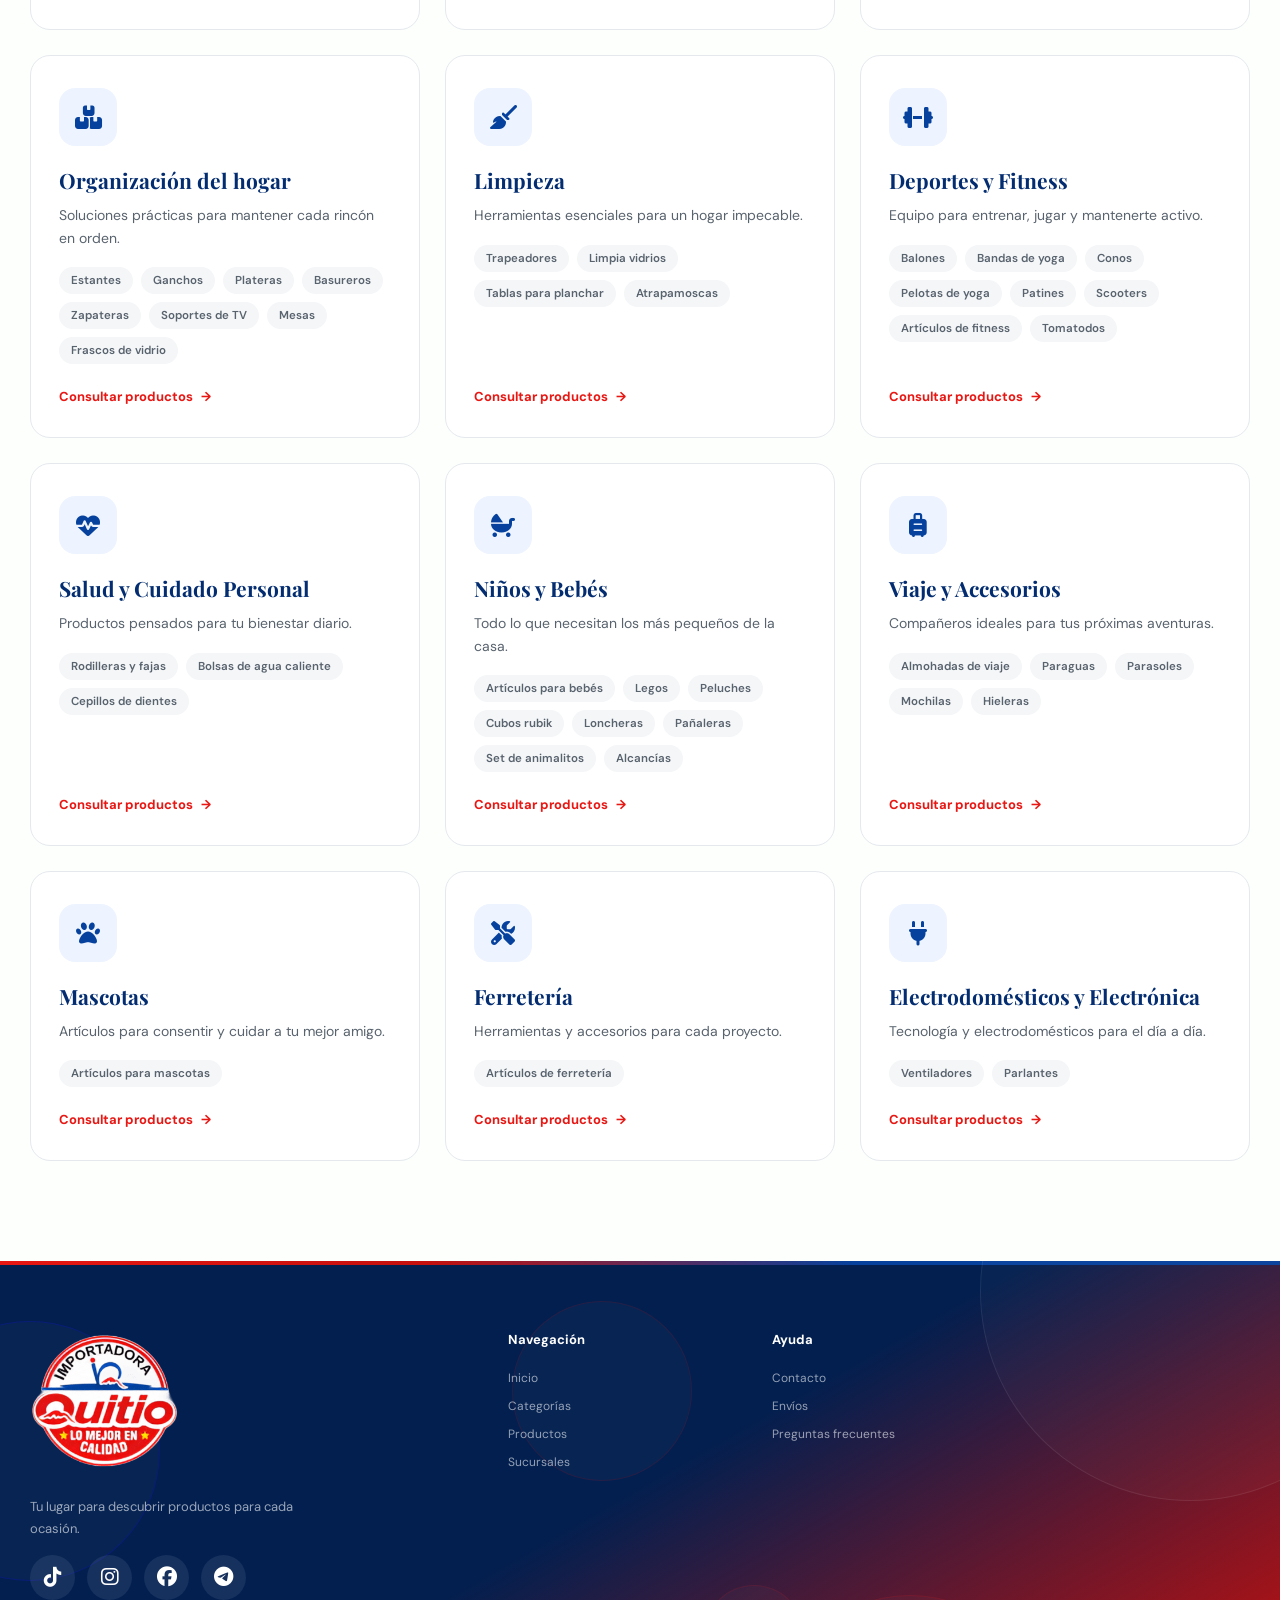
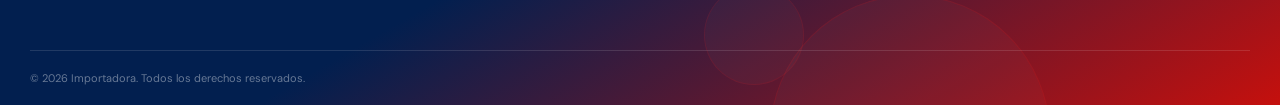
==== commit 82e55788: "Añadimos informacion para la seccion de categorias" ====
--- a/categorias.html
+++ b/categorias.html
@@ -25,10 +25,10 @@
             
             <nav class="nav-menu">
                 <a href="home.html" >Inicio</a>
-                <a href="categorias.html" class="active">Categorías</a>
+                <a href="categorias.html"class="active" >Categorías</a>
                 <a href="productos.html">Productos</a>
-                <a href="sucursales.html" >Sucursales</a>
-                <a href="">Contacto</a>
+                <a href="sucursales.html">Sucursales</a>
+                <a href="contacto.html">Contacto</a>
             </nav>
 
             <a href="https://wa.me/593XXXXXXXXX?text=Hola%2C%20quisiera%20obtener%20información%20sobre%20sus%20productos." class="nav-button">
@@ -61,42 +61,316 @@
                     <div class="hero-text">
 
                         <span class="hero-tag">
-                            IMPORTADORA & DISTRIBUIDORA QUITIO
+                            CATÁLOGO COMPLETO
                         </span>
 
                         <h1>
-                            Conoce todos nuestros
-                        <span>productos</span>
+                            Explora todas
+                        <span>nuestras categorías.</span>
                         </h1>
 
                         <p>
-                            Conoce nuestra amplia gama de productos, desde artículos para el hogar hasta articulos deportivos. Encuentra todo lo que necesitas en un solo lugar.
+                            Desde el hogar hasta la ferretería: encuentra la línea
+                            de productos que necesitas para tu negocio.
                         </p>
-                            <section class="about-section" id="nosotros">
-                                
-                                <div class="footer-shapes">
-                                     <span class="shape shape-1"></span>
-                                     <span class="shape shape-2"></span>
-                                     <span class="shape shape-3"></span>
-                                     <span class="shape shape-4"></span>
-                                     <span class="shape shape-5"></span>
-                                </div>
-                                
-                                <div class="about-decoration"></div>
-                    
-                            </section>
-                        </p>
+
+                    <div class="hero-buttons">
+
+                        <a href="#categorias" class="btn-primary">
+                            Ver categorías
+                        <span>→</span>
+                        </a>
+
+                        <a href="productos.html" class="btn-secondary">
+                            Ir a productos
+                        </a>
+
+                    </div>
 
                 </div>
+
+                    <div class="hero-image">
+                        <img src="img/lavadora.jpeg" alt="Productos de Importadora Quito">
+                    </div>
+                    </div>
+
+                </article>
+
+            </div>
+
+
+            <!-- FLECHAS -->
+
+            <button class="slider-arrow arrow-left" id="prevSlide">
                 
-                    </div>
-
-                </article>
-
+            </button>
+
+            <button class="slider-arrow arrow-right" id="nextSlide">
+                
+            </button>
+
+
+            <!-- INDICADORES -->
+
+            <div class="slider-dots">
+
+                <button class="dot active" data-slide="0"></button>
+                
             </div>
 
         </section>
 
+
+        <!-- ================= CATEGORÍAS ================= -->
+
+        <section class="full-categories" id="categorias">
+
+            <div class="section-header">
+
+                <span class="section-tag">
+                    NUESTRAS LÍNEAS
+                </span>
+
+                <h2>
+                    Todas nuestras categorías
+                </h2>
+
+                <p>
+                    Somos importadores y distribuidores de una amplia
+                    variedad de productos. Explora cada categoría o
+                    búscala directamente.
+                </p>
+
+            </div>
+
+            <div class="cat-search">
+                <i class="fa-solid fa-magnifying-glass"></i>
+                <input type="text" id="catSearch" placeholder="Buscar una categoría o producto...">
+            </div>
+
+            <div class="cat-grid" id="catGrid">
+
+                <!-- COCINA -->
+                <article class="cat-card" data-search="cocina cafeteras coladores de acero ollas de acero bandejas de acero tazones de acero dispensadores de aceite jarras medidoras infusoras tablas para picar porta leche exprimidores de limón porta servilletas">
+                    <div class="cat-icon"><i class="fa-solid fa-kitchen-set"></i></div>
+                    <h3>Cocina</h3>
+                    <p class="cat-desc">Todo para equipar tu cocina, de la cafetera a la tabla de picar.</p>
+                    <div class="cat-tags">
+                        <span class="cat-tag">Cafeteras</span>
+                        <span class="cat-tag">Coladores de acero</span>
+                        <span class="cat-tag">Ollas de acero</span>
+                        <span class="cat-tag">Bandejas de acero</span>
+                        <span class="cat-tag">Tazones de acero</span>
+                        <span class="cat-tag">Dispensadores de aceite</span>
+                        <span class="cat-tag">Jarras medidoras</span>
+                        <span class="cat-tag">Infusoras</span>
+                        <span class="cat-tag">Tablas para picar</span>
+                        <span class="cat-tag">Porta leche</span>
+                        <span class="cat-tag">Exprimidores de limón</span>
+                        <span class="cat-tag">Porta servilletas</span>
+                    </div>
+                    <a href="https://wa.me/593XXXXXXXXX?text=Hola%2C%20quisiera%20información%20sobre%20productos%20de%20Cocina" class="cat-cta" target="_blank">
+                        Consultar productos <span>→</span>
+                    </a>
+                </article>
+
+                <!-- VAJILLA Y PLATOS -->
+                <article class="cat-card" data-search="vajilla y platos platos cerámica melamine opal tazas de cerámica copas vasos cristalería cubiertos">
+                    <div class="cat-icon"><i class="fa-solid fa-utensils"></i></div>
+                    <h3>Vajilla y Platos</h3>
+                    <p class="cat-desc">Vajillas y cristalería para servir con estilo cada día.</p>
+                    <div class="cat-tags">
+                        <span class="cat-tag">Platos de cerámica</span>
+                        <span class="cat-tag">Platos de melamine</span>
+                        <span class="cat-tag">Platos opal</span>
+                        <span class="cat-tag">Tazas de cerámica</span>
+                        <span class="cat-tag">Copas</span>
+                        <span class="cat-tag">Vasos</span>
+                        <span class="cat-tag">Cristalería</span>
+                        <span class="cat-tag">Cubiertos</span>
+                    </div>
+                    <a href="https://wa.me/593XXXXXXXXX?text=Hola%2C%20quisiera%20información%20sobre%20productos%20de%20Vajilla%20y%20Platos" class="cat-cta" target="_blank">
+                        Consultar productos <span>→</span>
+                    </a>
+                </article>
+
+                <!-- DECORACIÓN -->
+                <article class="cat-card" data-search="decoración floreros de madera floreros de vidrio espejos acrílicos portaretratos porta retratos de vidrio piedras decorativas chimeneas led vallas y césped decorativo bailarinas de repostería alfombras cortinas para baño vinil adhesivo">
+                    <div class="cat-icon"><i class="fa-solid fa-palette"></i></div>
+                    <h3>Decoración</h3>
+                    <p class="cat-desc">Detalles que transforman cualquier espacio del hogar.</p>
+                    <div class="cat-tags">
+                        <span class="cat-tag">Floreros de madera</span>
+                        <span class="cat-tag">Floreros de vidrio</span>
+                        <span class="cat-tag">Espejos acrílicos</span>
+                        <span class="cat-tag">Portarretratos</span>
+                        <span class="cat-tag">Portarretratos de vidrio</span>
+                        <span class="cat-tag">Piedras decorativas</span>
+                        <span class="cat-tag">Chimeneas LED</span>
+                        <span class="cat-tag">Vallas y césped decorativo</span>
+                        <span class="cat-tag">Bailarinas de repostería</span>
+                        <span class="cat-tag">Alfombras</span>
+                        <span class="cat-tag">Cortinas para baño</span>
+                        <span class="cat-tag">Vinil adhesivo</span>
+                    </div>
+                    <a href="https://wa.me/593XXXXXXXXX?text=Hola%2C%20quisiera%20información%20sobre%20productos%20de%20Decoración" class="cat-cta" target="_blank">
+                        Consultar productos <span>→</span>
+                    </a>
+                </article>
+
+                <!-- ORGANIZACIÓN DEL HOGAR -->
+                <article class="cat-card" data-search="organización del hogar estantes ganchos plateras basureros zapateras soportes de tv mesas frascos de vidrio">
+                    <div class="cat-icon"><i class="fa-solid fa-boxes-stacked"></i></div>
+                    <h3>Organización del hogar</h3>
+                    <p class="cat-desc">Soluciones prácticas para mantener cada rincón en orden.</p>
+                    <div class="cat-tags">
+                        <span class="cat-tag">Estantes</span>
+                        <span class="cat-tag">Ganchos</span>
+                        <span class="cat-tag">Plateras</span>
+                        <span class="cat-tag">Basureros</span>
+                        <span class="cat-tag">Zapateras</span>
+                        <span class="cat-tag">Soportes de TV</span>
+                        <span class="cat-tag">Mesas</span>
+                        <span class="cat-tag">Frascos de vidrio</span>
+                    </div>
+                    <a href="https://wa.me/593XXXXXXXXX?text=Hola%2C%20quisiera%20información%20sobre%20productos%20de%20Organización%20del%20hogar" class="cat-cta" target="_blank">
+                        Consultar productos <span>→</span>
+                    </a>
+                </article>
+
+                <!-- LIMPIEZA -->
+                <article class="cat-card" data-search="limpieza trapeadores limpia vidrios tablas para planchar atrapamoscas">
+                    <div class="cat-icon"><i class="fa-solid fa-broom"></i></div>
+                    <h3>Limpieza</h3>
+                    <p class="cat-desc">Herramientas esenciales para un hogar impecable.</p>
+                    <div class="cat-tags">
+                        <span class="cat-tag">Trapeadores</span>
+                        <span class="cat-tag">Limpia vidrios</span>
+                        <span class="cat-tag">Tablas para planchar</span>
+                        <span class="cat-tag">Atrapamoscas</span>
+                    </div>
+                    <a href="https://wa.me/593XXXXXXXXX?text=Hola%2C%20quisiera%20información%20sobre%20productos%20de%20Limpieza" class="cat-cta" target="_blank">
+                        Consultar productos <span>→</span>
+                    </a>
+                </article>
+
+                <!-- DEPORTES Y FITNESS -->
+                <article class="cat-card" data-search="deportes y fitness balones bandas de yoga conos pelotas de yoga patines scooter tomatodos">
+                    <div class="cat-icon"><i class="fa-solid fa-dumbbell"></i></div>
+                    <h3>Deportes y Fitness</h3>
+                    <p class="cat-desc">Equipo para entrenar, jugar y mantenerte activo.</p>
+                    <div class="cat-tags">
+                        <span class="cat-tag">Balones</span>
+                        <span class="cat-tag">Bandas de yoga</span>
+                        <span class="cat-tag">Conos</span>
+                        <span class="cat-tag">Pelotas de yoga</span>
+                        <span class="cat-tag">Patines</span>
+                        <span class="cat-tag">Scooters</span>
+                        <span class="cat-tag">Artículos de fitness</span>
+                        <span class="cat-tag">Tomatodos</span>
+                    </div>
+                    <a href="https://wa.me/593XXXXXXXXX?text=Hola%2C%20quisiera%20información%20sobre%20productos%20de%20Deportes%20y%20Fitness" class="cat-cta" target="_blank">
+                        Consultar productos <span>→</span>
+                    </a>
+                </article>
+
+                <!-- SALUD Y CUIDADO PERSONAL -->
+                <article class="cat-card" data-search="salud y cuidado personal terapia rodilleras fajas bolsas de agua caliente cepillos de dientes">
+                    <div class="cat-icon"><i class="fa-solid fa-heart-pulse"></i></div>
+                    <h3>Salud y Cuidado Personal</h3>
+                    <p class="cat-desc">Productos pensados para tu bienestar diario.</p>
+                    <div class="cat-tags">
+                        <span class="cat-tag">Rodilleras y fajas</span>
+                        <span class="cat-tag">Bolsas de agua caliente</span>
+                        <span class="cat-tag">Cepillos de dientes</span>
+                    </div>
+                    <a href="https://wa.me/593XXXXXXXXX?text=Hola%2C%20quisiera%20información%20sobre%20productos%20de%20Salud%20y%20Cuidado%20Personal" class="cat-cta" target="_blank">
+                        Consultar productos <span>→</span>
+                    </a>
+                </article>
+
+                <!-- NIÑOS Y BEBÉS -->
+                <article class="cat-card" data-search="niños y bebés legos peluches cubo rubik loncheras pañaleras set de animalitos alcancías">
+                    <div class="cat-icon"><i class="fa-solid fa-baby-carriage"></i></div>
+                    <h3>Niños y Bebés</h3>
+                    <p class="cat-desc">Todo lo que necesitan los más pequeños de la casa.</p>
+                    <div class="cat-tags">
+                        <span class="cat-tag">Artículos para bebés</span>
+                        <span class="cat-tag">Legos</span>
+                        <span class="cat-tag">Peluches</span>
+                        <span class="cat-tag">Cubos rubik</span>
+                        <span class="cat-tag">Loncheras</span>
+                        <span class="cat-tag">Pañaleras</span>
+                        <span class="cat-tag">Set de animalitos</span>
+                        <span class="cat-tag">Alcancías</span>
+                    </div>
+                    <a href="https://wa.me/593XXXXXXXXX?text=Hola%2C%20quisiera%20información%20sobre%20productos%20de%20Niños%20y%20Bebés" class="cat-cta" target="_blank">
+                        Consultar productos <span>→</span>
+                    </a>
+                </article>
+
+                <!-- VIAJE Y ACCESORIOS -->
+                <article class="cat-card" data-search="viaje y accesorios almohadas de viaje paraguas parasoles mochilas hieleras">
+                    <div class="cat-icon"><i class="fa-solid fa-suitcase-rolling"></i></div>
+                    <h3>Viaje y Accesorios</h3>
+                    <p class="cat-desc">Compañeros ideales para tus próximas aventuras.</p>
+                    <div class="cat-tags">
+                        <span class="cat-tag">Almohadas de viaje</span>
+                        <span class="cat-tag">Paraguas</span>
+                        <span class="cat-tag">Parasoles</span>
+                        <span class="cat-tag">Mochilas</span>
+                        <span class="cat-tag">Hieleras</span>
+                    </div>
+                    <a href="https://wa.me/593XXXXXXXXX?text=Hola%2C%20quisiera%20información%20sobre%20productos%20de%20Viaje%20y%20Accesorios" class="cat-cta" target="_blank">
+                        Consultar productos <span>→</span>
+                    </a>
+                </article>
+
+                <!-- MASCOTAS -->
+                <article class="cat-card" data-search="mascotas artículos para mascotas">
+                    <div class="cat-icon"><i class="fa-solid fa-paw"></i></div>
+                    <h3>Mascotas</h3>
+                    <p class="cat-desc">Artículos para consentir y cuidar a tu mejor amigo.</p>
+                    <div class="cat-tags">
+                        <span class="cat-tag">Artículos para mascotas</span>
+                    </div>
+                    <a href="https://wa.me/593XXXXXXXXX?text=Hola%2C%20quisiera%20información%20sobre%20productos%20de%20Mascotas" class="cat-cta" target="_blank">
+                        Consultar productos <span>→</span>
+                    </a>
+                </article>
+
+                <!-- FERRETERÍA -->
+                <article class="cat-card" data-search="ferretería artículos de ferretería">
+                    <div class="cat-icon"><i class="fa-solid fa-screwdriver-wrench"></i></div>
+                    <h3>Ferretería</h3>
+                    <p class="cat-desc">Herramientas y accesorios para cada proyecto.</p>
+                    <div class="cat-tags">
+                        <span class="cat-tag">Artículos de ferretería</span>
+                    </div>
+                    <a href="https://wa.me/593XXXXXXXXX?text=Hola%2C%20quisiera%20información%20sobre%20productos%20de%20Ferretería" class="cat-cta" target="_blank">
+                        Consultar productos <span>→</span>
+                    </a>
+                </article>
+
+                <!-- ELECTRODOMÉSTICOS Y ELECTRÓNICA -->
+                <article class="cat-card" data-search="electrodomésticos y electrónica ventiladores parlantes">
+                    <div class="cat-icon"><i class="fa-solid fa-plug"></i></div>
+                    <h3>Electrodomésticos y Electrónica</h3>
+                    <p class="cat-desc">Tecnología y electrodomésticos para el día a día.</p>
+                    <div class="cat-tags">
+                        <span class="cat-tag">Ventiladores</span>
+                        <span class="cat-tag">Parlantes</span>
+                    </div>
+                    <a href="https://wa.me/593XXXXXXXXX?text=Hola%2C%20quisiera%20información%20sobre%20productos%20de%20Electrodomésticos%20y%20Electrónica" class="cat-cta" target="_blank">
+                        Consultar productos <span>→</span>
+                    </a>
+                </article>
+
+            </div>
+
+            <p class="cat-empty" id="catEmpty">No encontramos categorías que coincidan con tu búsqueda.</p>
+
+        </section>
 
     </main>
 
@@ -143,7 +417,7 @@
 
                 <h3>Navegación</h3>
                 <a href="home.html">Inicio</a>
-                <a href="categorias.html">Categorías</a>
+                <a href="#categorias">Categorías</a>
                 <a href="productos.html">Productos</a>
                 <a href="sucursales.html">Sucursales</a>
 
@@ -165,12 +439,29 @@
         <div class="footer-bottom">
 
             <p>
-                © 2026 ImportadoraQuitio. Todos los derechos reservados. 
+                © 2026 Importadora. Todos los derechos reservados.
             </p>
 
         </div>
 
     </footer>
+
+
+    <!-- ================= WHATSAPP ================= -->
+
+    <a href="https://wa.me/593XXXXXXXXX?text=Hola%2C%20quisiera%20obtener%20información%20sobre%20sus%20productos."
+        class="floating-whatsapp"
+        target="_blank"
+        aria-label="Contactar por WhatsApp">
+            <i class="fa-brands fa-whatsapp"></i>
+
+    </a>
+
+
+    <!-- JAVASCRIPT -->
+
+    <script src="js/home.js"></script>
+    <script src="js/categorias.js"></script>
 
 </body>
 </html>
--- a/css/categorias.css
+++ b/css/categorias.css
@@ -154,7 +154,7 @@
 /* HERO */
 
 .hero {
-    min-height: 550px;
+    min-height: 720px;
     position: relative;
     overflow: hidden;
     background:
@@ -242,6 +242,70 @@
     margin-bottom: 35px;
 }
 
+/* IMAGEN */
+
+.hero-image {
+    position: relative;
+    flex: 0 1 460px;
+    display: flex;
+    align-items: center;
+    justify-content: flex-end;
+    z-index: 2;
+}
+
+.hero-image img {
+    width: 100%;
+    max-width: 520px;
+    height: 430px;
+    object-fit: cover;
+    border-radius: 30px;
+    border: 6px solid rgba(255,255,255,0.9);
+    box-shadow:
+        0 25px 60px rgba(0,0,0,0.30);
+    animation: floatingImage 6s ease-in-out infinite;
+    transition: transform 0.5s ease;
+}
+
+
+@keyframes floatingImage {
+
+    0%, 100% {
+        transform: translateY(0);
+    }
+
+    50% {
+        transform: translateY(-10px);
+    }
+}
+
+.hero-image::before {
+    content: "";
+    position: absolute;
+    width: 430px;
+    height: 430px;
+    border-radius: 50%;
+    background: rgba(255,255,255,0.08);
+    z-index: -1;
+    animation: imageCircle 8s ease-in-out infinite;
+}
+
+.hero-image:hover img {
+    transform: scale(1.03);
+}
+
+/* CÍRCULO DETRÁS DE LA IMAGEN */
+
+@keyframes imageCircle {
+
+    0%, 100% {
+        transform: scale(1);
+    }
+
+    50% {
+        transform: scale(1.08);
+    }
+}
+
 /* HERO 1*/
 
 .hero-bg-1 {
@@ -257,6 +321,36 @@
     background-position: right;
 }
 
+/* HERO 2*/
+
+.hero-bg-2 {
+    background:
+        linear-gradient(
+            120deg,
+            rgba(232, 23, 19, 0.94) 0%,
+            rgba(232, 23, 19, 0.78) 42%,
+            rgba(2, 31, 79, 0.97) 65%,
+            rgba(3, 33, 82, 0.912) 100%
+        );
+    background-size: cover;
+    background-position: right;
+}
+
+/* HERO 3 */
+
+.hero-bg-3 {
+    background:
+        linear-gradient(
+            100deg,
+            rgba(232, 23, 19, 0.786) 0.01%,
+            rgba(3, 31, 79, 0.97) 75%,
+            rgba(3, 33, 82, 0.97) 70%,
+            rgba(3, 14, 67, 0.786) 100%
+        );
+    background-size: cover;
+    background-position: right;
+}
+
 /* DECORACIÓN DEL HERO */
 
 .hero::before {
@@ -353,6 +447,14 @@
     margin-bottom: 35px;
 }
 
+/* BOTONES HERO */
+
+.hero-buttons {
+    display: flex;
+    gap: 15px;
+    align-items: center;
+}
+
 /* PRINCIPAL */
 
 .btn-primary {
@@ -384,6 +486,82 @@
     transform: translateX(5px);
 }
 
+/* SECUNDARIO */
+
+.btn-secondary {
+    color: var(--blanco-puro);
+    border: 1px solid rgba(255,255,255,0.55);
+    padding: 15px 23px;
+    border-radius: 50px;
+    font-size: 14px;
+    font-weight: 600;
+    transition: 0.3s ease;
+}
+
+.btn-secondary:hover {
+    background: rgba(255,255,255,0.15);
+    border-color: white;
+}
+
+/* FLECHAS DEL CAROUSEL */
+
+.slider-arrow {
+    position: absolute;
+    top: 50%;
+    transform: translateY(-50%);
+    z-index: 10;
+    width: 48px;
+    height: 48px;
+    border-radius: 50%;
+    border: 1px solid rgba(255,255,255,0.35);
+    background: rgba(0,0,0,0.12);
+    color: white;
+    cursor: pointer;
+    font-size: 20px;
+    transition: 0.3s ease;
+}
+
+.slider-arrow:hover {
+    background: white;
+    color: var(--azul);
+}
+
+.arrow-left {
+    left: 30px;
+}
+
+.arrow-right {
+    right: 30px;
+}
+
+/* DOTS */
+
+.slider-dots {
+    position: absolute;
+    bottom: 35px;
+    left: 50%;
+    transform: translateX(-50%);
+    z-index: 20;
+    display: flex;
+    gap: 8px;
+}
+
+.dot {
+    width: 8px;
+    height: 8px;
+    border: none;
+    border-radius: 50%;
+    background: rgba(255,255,255,0.45);
+    cursor: pointer;
+    transition: 0.3s ease;
+}
+
+.dot.active {
+    width: 28px;
+    border-radius: 10px;
+    background: var(--rojo);
+}
+
 /* SECCIONES GENERALES */
 
 section {
@@ -398,6 +576,495 @@
 
 .section-header .section-tag {
     color: var(--azul);
+}
+
+.section-header h2,
+.about-section h2,
+.shipping-section h2,
+.contact-section h2 {
+    font-family: "Playfair Display", serif;
+    font-size: clamp(36px, 4vw, 52px);
+    line-height: 1.1;
+    color: var(--azul-oscuro);
+    margin-bottom: 18px;
+}
+
+.section-header p {
+    color: var(--gris-texto);
+    line-height: 1.7;
+}
+
+/* CATEGORÍAS */
+
+.categories-section {
+    background: var(--blanco);
+}
+
+.categories-grid {
+    max-width: 1250px;
+    margin: auto;
+    display: grid;
+    grid-template-columns: repeat(6, 1fr);
+    gap: 15px;
+}
+
+.category-card {
+    position: relative;
+    background: var(--blanco-puro);
+    padding: 30px 20px;
+    border: 1px solid var(--gris);
+    border-radius: 18px;
+    text-align: center;
+    overflow: hidden;
+    transition: 0.35s ease;
+}
+
+/* Línea superior */
+
+.category-card::before {
+    content: "";
+    position: absolute;
+    top: 0;
+    left: 0;
+    width: 100%;
+    height: 3px;
+    background: var(--azul);
+    transform: scaleX(0);
+    transform-origin: left;
+    transition: 0.35s ease;
+}
+
+.category-card:hover::before {
+    transform: scaleX(1);
+}
+
+.category-card:hover {
+    transform: translateY(-8px);
+    box-shadow: var(--sombra);
+    border-color: transparent;
+}
+
+/* ICONO */
+
+.category-icon {
+    width: 65px;
+    height: 65px;
+    margin: 0 auto 20px;
+    display: flex;
+    align-items: center;
+    justify-content: center;
+    border-radius: 50%;
+    background: var(--azul-suave);
+    color: var(--azul);
+    font-size: 28px;
+    transition: 0.35s ease;
+}
+
+.category-card:hover .category-icon {
+    background: #2875c79a;
+    color: white;
+    transform: scale(1.08);
+}
+
+.category-card h3 {
+    margin-bottom: 12px;
+    color: var(--azul-oscuro);
+    font-size: 16px;
+}
+
+.category-card span {
+    font-size: 11px;
+    font-weight: 700;
+    color: var(--rojo);
+}
+
+/* ================= CATEGORÍAS (página completa) ================= */
+
+.full-categories {
+    background: var(--blanco);
+}
+
+/* BUSCADOR */
+
+.cat-search {
+    max-width: 520px;
+    margin: 0 auto 50px;
+    position: relative;
+}
+
+.cat-search i {
+    position: absolute;
+    left: 22px;
+    top: 50%;
+    transform: translateY(-50%);
+    color: var(--azul);
+    font-size: 15px;
+}
+
+.cat-search input {
+    width: 100%;
+    padding: 16px 24px 16px 50px;
+    border: 1px solid var(--gris);
+    border-radius: 50px;
+    background: var(--blanco-puro);
+    font-family: inherit;
+    font-size: 14px;
+    color: var(--negro);
+    box-shadow: var(--sombra);
+    transition: 0.3s ease;
+}
+
+.cat-search input:focus {
+    outline: none;
+    border-color: var(--azul);
+}
+
+/* GRID DE CATEGORÍAS */
+
+.cat-grid {
+    max-width: 1250px;
+    margin: auto;
+    display: grid;
+    grid-template-columns: repeat(3, 1fr);
+    gap: 25px;
+}
+
+.cat-card {
+    position: relative;
+    display: flex;
+    flex-direction: column;
+    background: var(--blanco-puro);
+    padding: 32px 28px;
+    border: 1px solid var(--gris);
+    border-radius: 20px;
+    overflow: hidden;
+    transition: 0.35s ease;
+}
+
+.cat-card::before {
+    content: "";
+    position: absolute;
+    top: 0;
+    left: 0;
+    width: 100%;
+    height: 3px;
+    background: var(--rojo);
+    transform: scaleX(0);
+    transform-origin: left;
+    transition: 0.35s ease;
+}
+
+.cat-card:hover::before {
+    transform: scaleX(1);
+}
+
+.cat-card:hover {
+    transform: translateY(-6px);
+    box-shadow: var(--sombra-fuerte);
+    border-color: transparent;
+}
+
+.cat-icon {
+    width: 58px;
+    height: 58px;
+    margin-bottom: 20px;
+    display: flex;
+    align-items: center;
+    justify-content: center;
+    border-radius: 16px;
+    background: var(--azul-suave);
+    color: var(--azul);
+    font-size: 24px;
+    transition: 0.35s ease;
+}
+
+.cat-card:hover .cat-icon {
+    background: var(--azul);
+    color: white;
+    transform: scale(1.06);
+}
+
+.cat-card h3 {
+    font-family: "Playfair Display", serif;
+    font-size: 21px;
+    color: var(--azul-oscuro);
+    margin-bottom: 10px;
+}
+
+.cat-desc {
+    color: var(--gris-texto);
+    font-size: 14px;
+    line-height: 1.6;
+    margin-bottom: 18px;
+}
+
+.cat-tags {
+    display: flex;
+    flex-wrap: wrap;
+    gap: 8px;
+    margin-bottom: 24px;
+}
+
+.cat-tag {
+    background: var(--gris-claro);
+    color: var(--gris-texto);
+    font-size: 11.5px;
+    font-weight: 600;
+    padding: 6px 12px;
+    border-radius: 50px;
+    transition: 0.3s ease;
+}
+
+.cat-card:hover .cat-tag {
+    background: var(--azul-suave);
+    color: var(--azul-oscuro);
+}
+
+.cat-cta {
+    margin-top: auto;
+    display: inline-flex;
+    align-items: center;
+    gap: 8px;
+    color: var(--rojo);
+    font-size: 13px;
+    font-weight: 700;
+    align-self: flex-start;
+    transition: 0.3s ease;
+}
+
+.cat-cta span {
+    transition: 0.3s ease;
+}
+
+.cat-cta:hover {
+    color: var(--rojo-oscuro);
+}
+
+.cat-cta:hover span {
+    transform: translateX(4px);
+}
+
+.cat-empty {
+    display: none;
+    text-align: center;
+    color: var(--gris-texto);
+    font-size: 14px;
+    margin-top: 30px;
+}
+
+.cat-empty.visible {
+    display: block;
+}
+
+.cat-card.hidden-card {
+    display: none;
+}
+
+/* PRODUCTOS */
+
+.products-section {
+    background: var(--gris-claro);
+}
+
+.products-heading {
+    max-width: 1250px;
+    display: flex;
+    align-items: end;
+    justify-content: space-between;
+    text-align: left;
+}
+
+.products-heading .section-tag {
+    display: block;
+    color: var(--azul);
+}
+
+.view-all {
+    color: var(--azul);
+    font-weight: 700;
+    font-size: 13px;
+    padding-bottom: 8px;
+    transition: 0.3s ease;
+}
+
+.view-all:hover {
+    color: var(--rojo);
+    transform: translateX(4px);
+}
+
+/* GRID */
+
+.products-grid {
+    max-width: 1250px;
+    margin: auto;
+    display: grid;
+    grid-template-columns: repeat(4, 1fr);
+    gap: 25px;
+}
+
+/* TARJETA */
+
+.product-card {
+    border: 1px solid var(--gris);
+    border-radius: 18px;
+    overflow: hidden;
+    background: var(--blanco-puro);
+    transition: 0.35s ease;
+}
+
+.product-card:hover {
+    transform: translateY(-7px);
+    box-shadow: var(--sombra-fuerte);
+    border-color: transparent;
+}
+
+/* IMAGEN */
+
+.product-image {
+    height: 280px;
+    position: relative;
+    background: var(--gris-claro);
+    overflow: hidden;
+}
+
+/* Efecto sobre imagen */
+
+.product-image::after {
+    content: "";
+    position: absolute;
+    inset: 0;
+    background: linear-gradient(
+        135deg,
+        rgba(6,65,157,0.06),
+        rgba(232,23,19,0.04)
+    );
+
+    pointer-events: none;
+}
+
+.image-placeholder {
+    height: 100%;
+    display: flex;
+    align-items: center;
+    justify-content: center;
+    color: #8a949f;
+    font-size: 14px;
+}
+
+/* ETIQUETA */
+
+.product-tag {
+    position: absolute;
+    top: 15px;
+    left: 15px;
+    z-index: 3;
+    background: var(--rojo);
+    color: white;
+    padding: 7px 11px;
+    border-radius: 20px;
+    font-size: 9px;
+    letter-spacing: 1px;
+    font-weight: 800;
+}
+
+/* INFORMACIÓN */
+
+.product-info {
+    padding: 22px;
+}
+
+.product-category {
+    font-size: 9px;
+    font-weight: 800;
+    letter-spacing: 1.5px;
+    color: var(--azul);
+}
+
+.product-info h3 {
+    color: var(--azul-oscuro);
+    font-size: 17px;
+    margin: 8px 0;
+}
+
+.product-info p {
+    color: var(--gris-texto);
+    font-size: 12px;
+    margin-bottom: 18px;
+}
+
+.product-link {
+    font-size: 12px;
+    color: var(--rojo);
+    font-weight: 700;
+    transition: 0.3s ease;
+}
+
+.product-link:hover {
+    color: var(--azul);
+    padding-left: 4px;
+}
+
+/* NOSOTROS */
+
+.about-section {
+    position: relative;
+    background:
+        linear-gradient(
+            120deg,
+            var(--azul-oscuro),
+            var(--rojo-oscuro)
+        );
+    overflow: hidden;
+}
+
+.about-content {
+    max-width: 750px;
+    margin-left: max(
+        30px,
+        calc((100% - 1190px) / 2)
+    );
+
+    position: relative;
+    z-index: 3;
+}
+
+.about-section .section-tag {
+    color: rgb(255, 255, 255);
+}
+
+.about-section h2 {
+    color: white;
+    max-width: 650px;
+}
+
+.about-section h2 span {
+    color: #ffffff;
+}
+
+.about-section p {
+    max-width: 650px;
+    color: rgba(255,255,255,0.76);
+    line-height: 1.8;
+    margin-bottom: 15px;
+}
+
+/* BOTÓN */
+
+.about-button {
+    display: inline-block;
+    margin-top: 25px;
+    background: var(--rojo);
+    color: white;
+    padding: 15px 23px;
+    border-radius: 50px;
+    font-size: 13px;
+    font-weight: 700;
+    transition: 0.3s ease;
+}
+
+.about-button:hover {
+    background: var(--rojo-oscuro);
+    transform: translateY(-3px);
 }
 
 /* DECORACIONES */
@@ -439,6 +1106,176 @@
     }
 }
 
+/* ENVÍOS */
+
+.shipping-section {
+    padding: 60px 30px;
+
+    background:
+        linear-gradient(
+            100deg,
+            var(--rojo-suave),
+            var(--azul-suave)
+        );
+}
+
+.shipping-content {
+    max-width: 1100px;
+    margin: auto;
+    display: grid;
+    grid-template-columns: auto 1fr auto;
+    gap: 30px;
+    align-items: center;
+}
+
+/* ICONO */
+
+.shipping-icon {
+    width: 75px;
+    height: 75px;
+    display: flex;
+    align-items: center;
+    justify-content: center;
+    background: white;
+    border-radius: 50%;
+    color: var(--rojo);
+    font-size: 32px;
+    box-shadow: var(--sombra);
+}
+
+.shipping-section .section-tag {
+    color: var(--rojo);
+}
+
+.shipping-section h2 {
+    font-size: 32px;
+    margin-bottom: 8px;
+}
+
+.shipping-section p {
+    max-width: 650px;
+    color: var(--gris-texto);
+    line-height: 1.6;
+}
+
+/* BOTÓN */
+
+.shipping-button {
+    background: var(--azul);
+    color: white;
+    padding: 15px 22px;
+    border-radius: 50px;
+    font-size: 13px;
+    font-weight: 700;
+    transition: 0.3s ease;
+}
+
+.shipping-button:hover {
+    background: var(--azul-oscuro);
+    transform: translateY(-3px);
+}
+
+/* CONTACTO */
+
+.contact-section {
+    background: var(--blanco);
+}
+
+.contact-container {
+    max-width: 1150px;
+    margin: auto;
+    display: grid;
+    grid-template-columns: 1fr 1fr;
+    gap: 80px;
+    align-items: center;
+}
+
+.contact-info h2 {
+    max-width: 500px;
+}
+
+.contact-info > p {
+    max-width: 500px;
+    color: var(--gris-texto);
+    line-height: 1.7;
+    margin-bottom: 30px;
+}
+
+/* WHATSAPP */
+
+.whatsapp-button {
+    display: inline-flex;
+    align-items: center;
+    gap: 10px;
+    background: var(--rojo);
+    color: white;
+    padding: 16px 24px;
+    border-radius: 50px;
+    font-weight: 700;
+    font-size: 13px;
+    box-shadow: 0 10px 25px rgba(232,23,19,0.18);
+    transition: 0.3s ease;
+}
+
+.whatsapp-button:hover {
+    background: var(--rojo-oscuro);
+    transform: translateY(-3px);
+}
+
+/* TARJETAS */
+
+.contact-cards {
+    display: flex;
+    flex-direction: column;
+    gap: 15px;
+}
+
+.contact-card {
+    background: 
+        linear-gradient(
+            135deg,
+            var(--blanco-puro),
+            var(--blanco)
+        );
+    padding: 25px;
+    border-radius: 15px;
+    display: flex;
+    align-items: center;
+    gap: 20px;
+    border: 1px solid var(--gris);
+    transition: 0.3s ease;
+}
+
+.contact-card:hover {
+    transform: translateX(5px);
+    box-shadow: var(--sombra);
+}
+
+/* ICONOS */
+
+.contact-card > span {
+    width: 50px;
+    height: 50px;
+    display: flex;
+    align-items: center;
+    justify-content: center;
+    border-radius: 50%;
+    background: var(--azul-suave);
+    color: var(--azul);
+    font-size: 22px;
+}
+
+.contact-card h3 {
+    color: var(--rojo);
+    font-size: 15px;
+    margin-bottom: 4px;
+}
+
+.contact-card p {
+    color: var(--gris-texto);
+    font-size: 12px;
+}
+
 /* FOOTER */
 
 .footer {
@@ -451,7 +1288,7 @@
         );
 
     color: white;
-    padding: 40px 30px 15px;
+    padding: 70px 30px 20px;
     position: relative;
     overflow: hidden;
 }
@@ -764,11 +1601,11 @@
         grid-template-columns: repeat(3, 1fr);
     }
 
+    .cat-grid {
+        grid-template-columns: repeat(2, 1fr);
+    }
+
     .products-grid {
-        grid-template-columns: repeat(2, 1fr);
-    }
-
-    .branches-grid {
         grid-template-columns: repeat(2, 1fr);
     }
 
@@ -838,10 +1675,12 @@
         grid-template-columns: repeat(2, 1fr);
     }
 
-    /* ALMACENES */
-
-    .branches-grid {
+    .cat-grid {
         grid-template-columns: 1fr;
+    }
+
+    .cat-search {
+        max-width: 100%;
     }
 
     /* PRODUCTOS */
@@ -941,4 +1780,11 @@
         padding-right: 20px;
     }
 
+    .floating-whatsapp {
+        right: 18px;
+        bottom: 18px;
+        width: 52px;
+        height: 52px;
+    }
+
 }
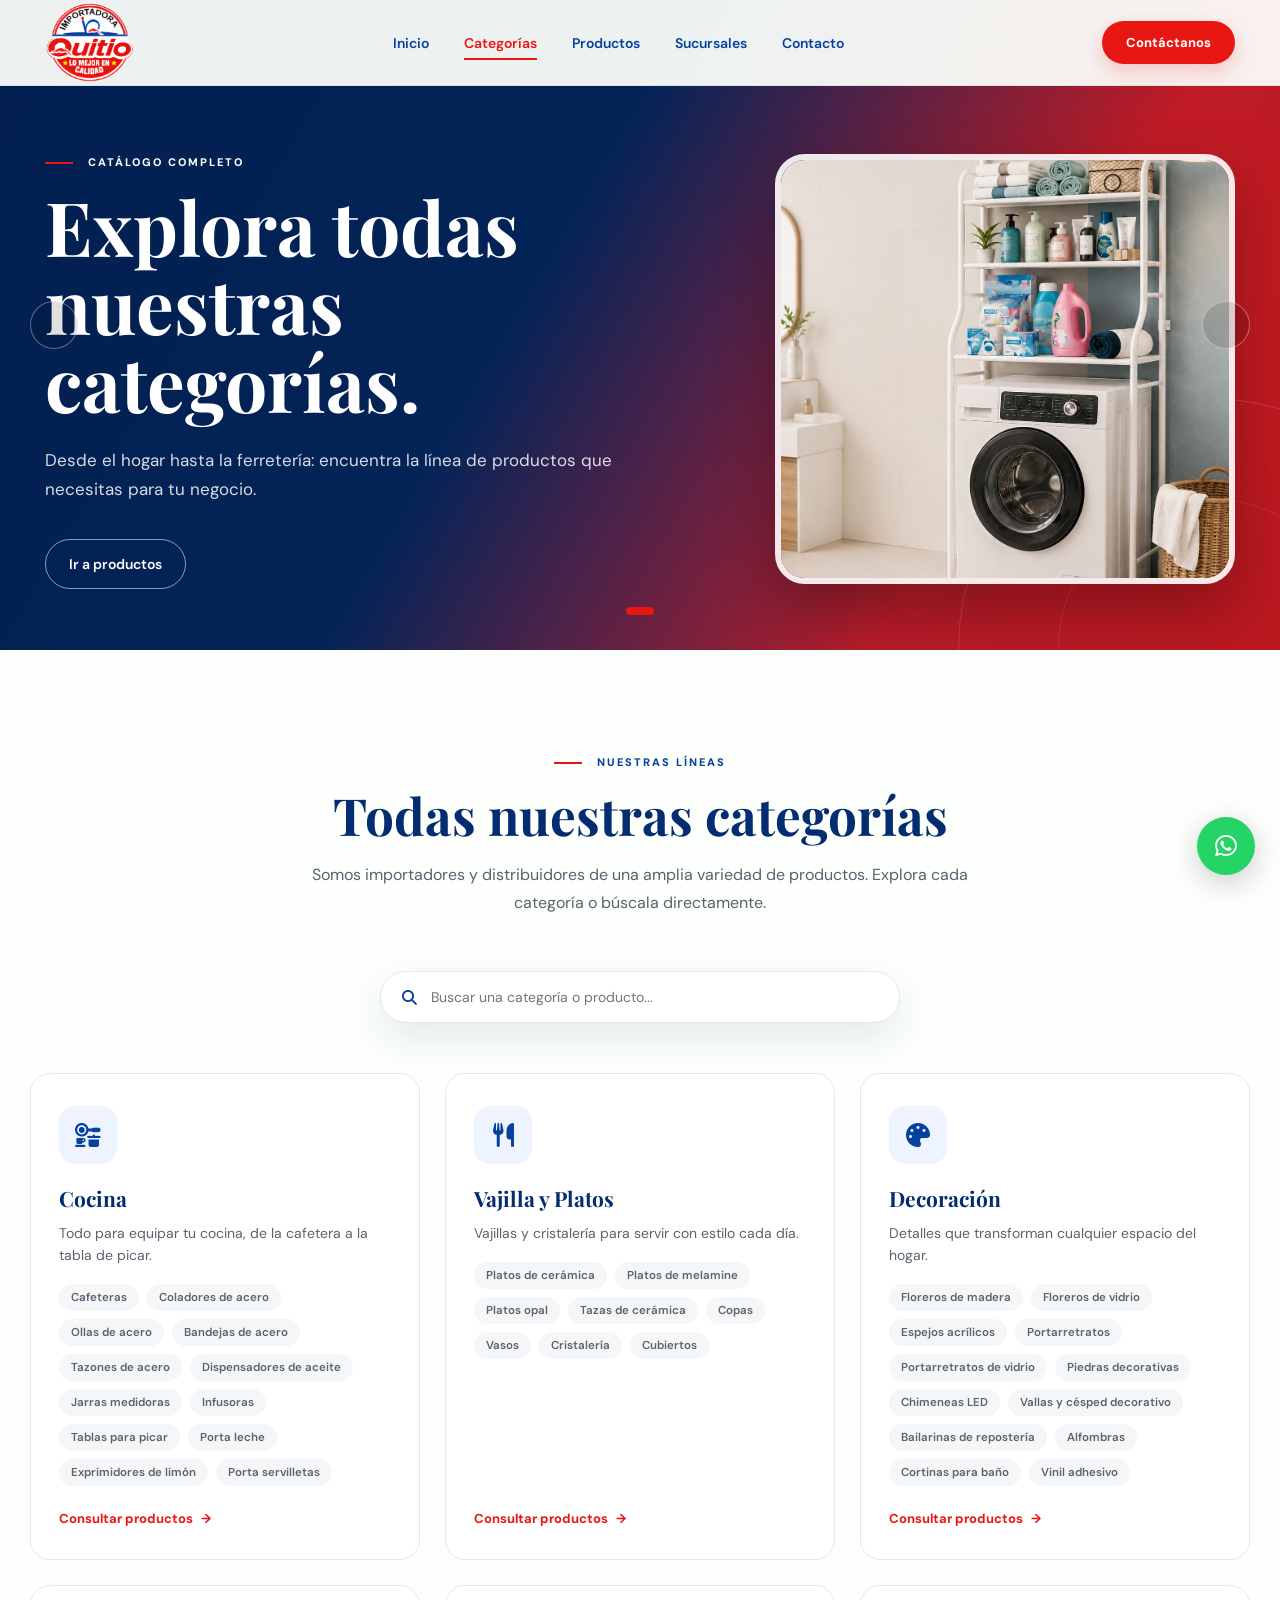
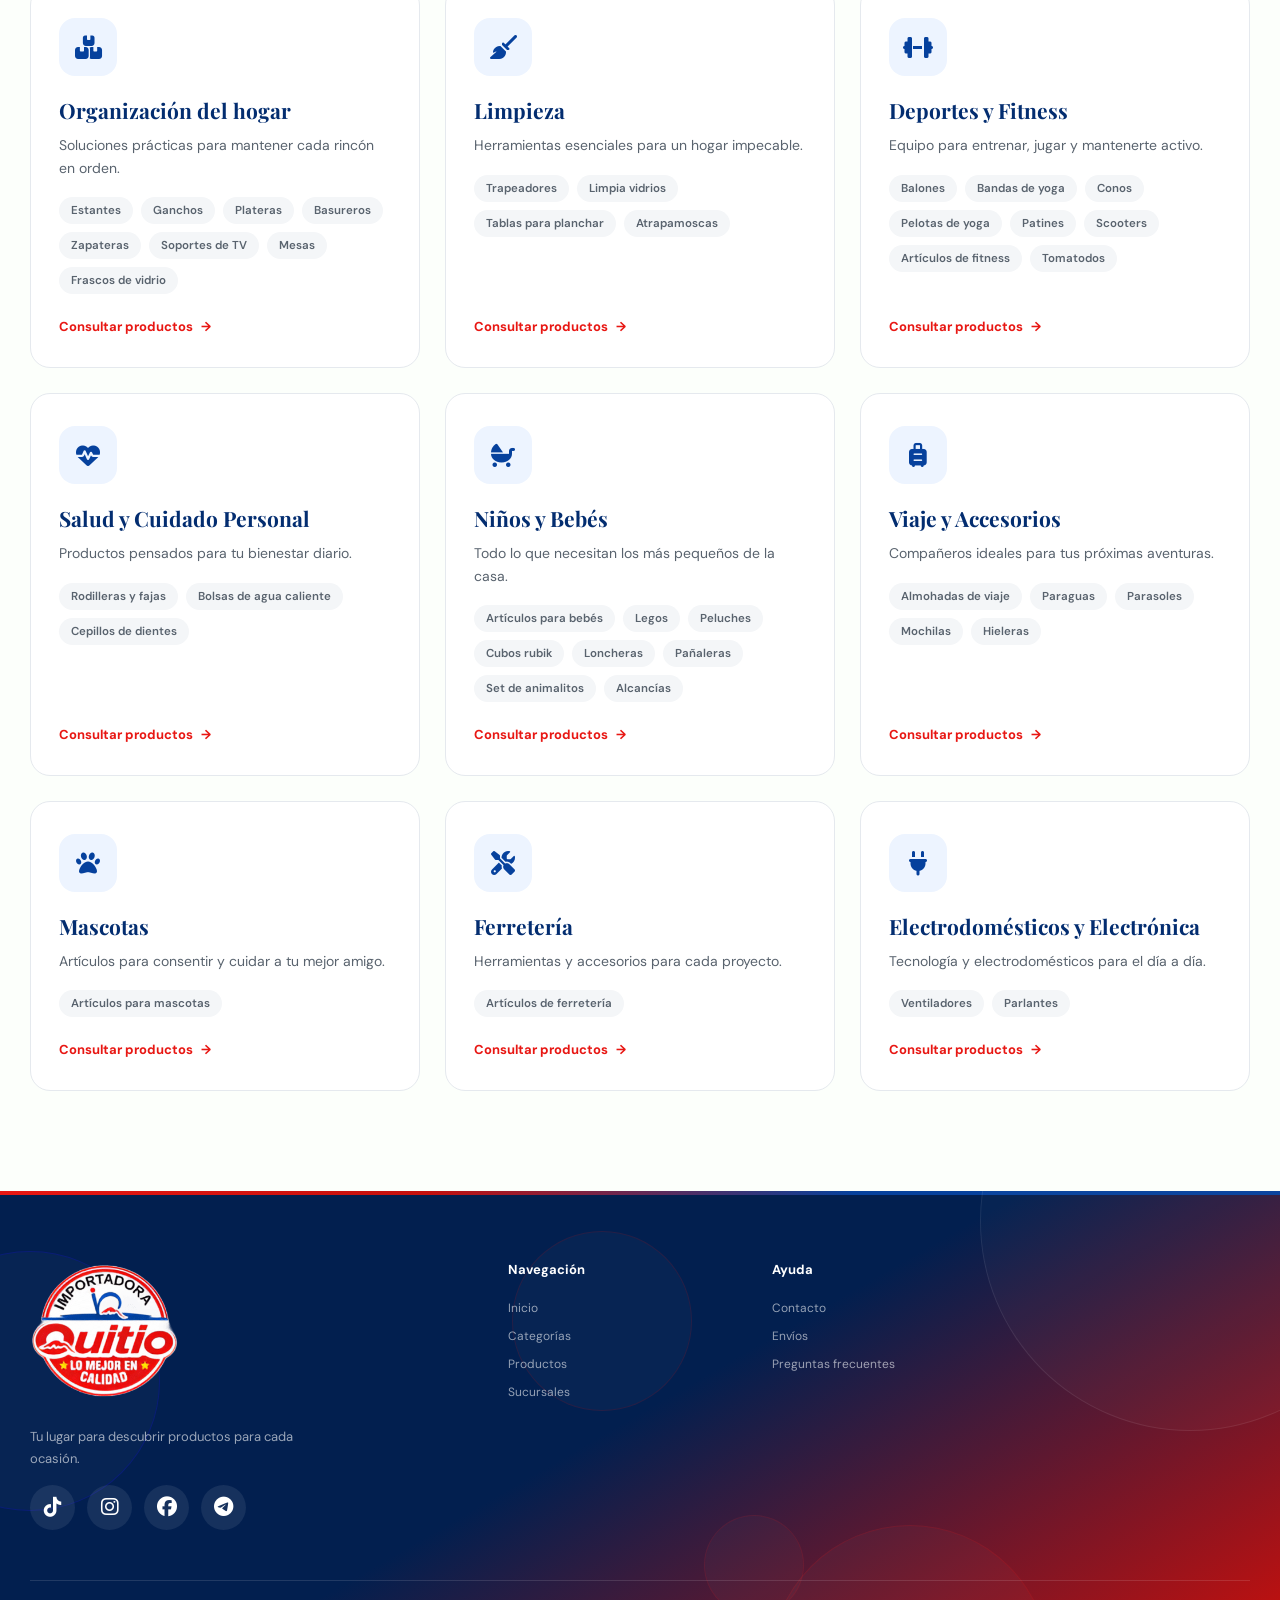
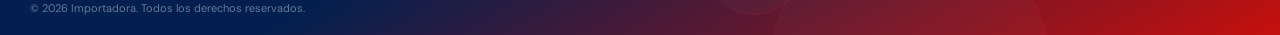
==== commit d1fd4bfd: "Eliminamos un boton que nada q ver" ====
--- a/categorias.html
+++ b/categorias.html
@@ -76,11 +76,6 @@
 
                     <div class="hero-buttons">
 
-                        <a href="#categorias" class="btn-primary">
-                            Ver categorías
-                        <span>→</span>
-                        </a>
-
                         <a href="productos.html" class="btn-secondary">
                             Ir a productos
                         </a>
--- a/css/categorias.css
+++ b/css/categorias.css
@@ -154,7 +154,7 @@
 /* HERO */
 
 .hero {
-    min-height: 720px;
+    min-height: 650px;
     position: relative;
     overflow: hidden;
     background:
@@ -316,36 +316,6 @@
             rgba(3, 33, 82, 0.912) 42%,
             rgba(232, 23, 19, 0.78) 75%,
             rgba(232, 23, 19, 0.80) 100%
-        );
-    background-size: cover;
-    background-position: right;
-}
-
-/* HERO 2*/
-
-.hero-bg-2 {
-    background:
-        linear-gradient(
-            120deg,
-            rgba(232, 23, 19, 0.94) 0%,
-            rgba(232, 23, 19, 0.78) 42%,
-            rgba(2, 31, 79, 0.97) 65%,
-            rgba(3, 33, 82, 0.912) 100%
-        );
-    background-size: cover;
-    background-position: right;
-}
-
-/* HERO 3 */
-
-.hero-bg-3 {
-    background:
-        linear-gradient(
-            100deg,
-            rgba(232, 23, 19, 0.786) 0.01%,
-            rgba(3, 31, 79, 0.97) 75%,
-            rgba(3, 33, 82, 0.97) 70%,
-            rgba(3, 14, 67, 0.786) 100%
         );
     background-size: cover;
     background-position: right;
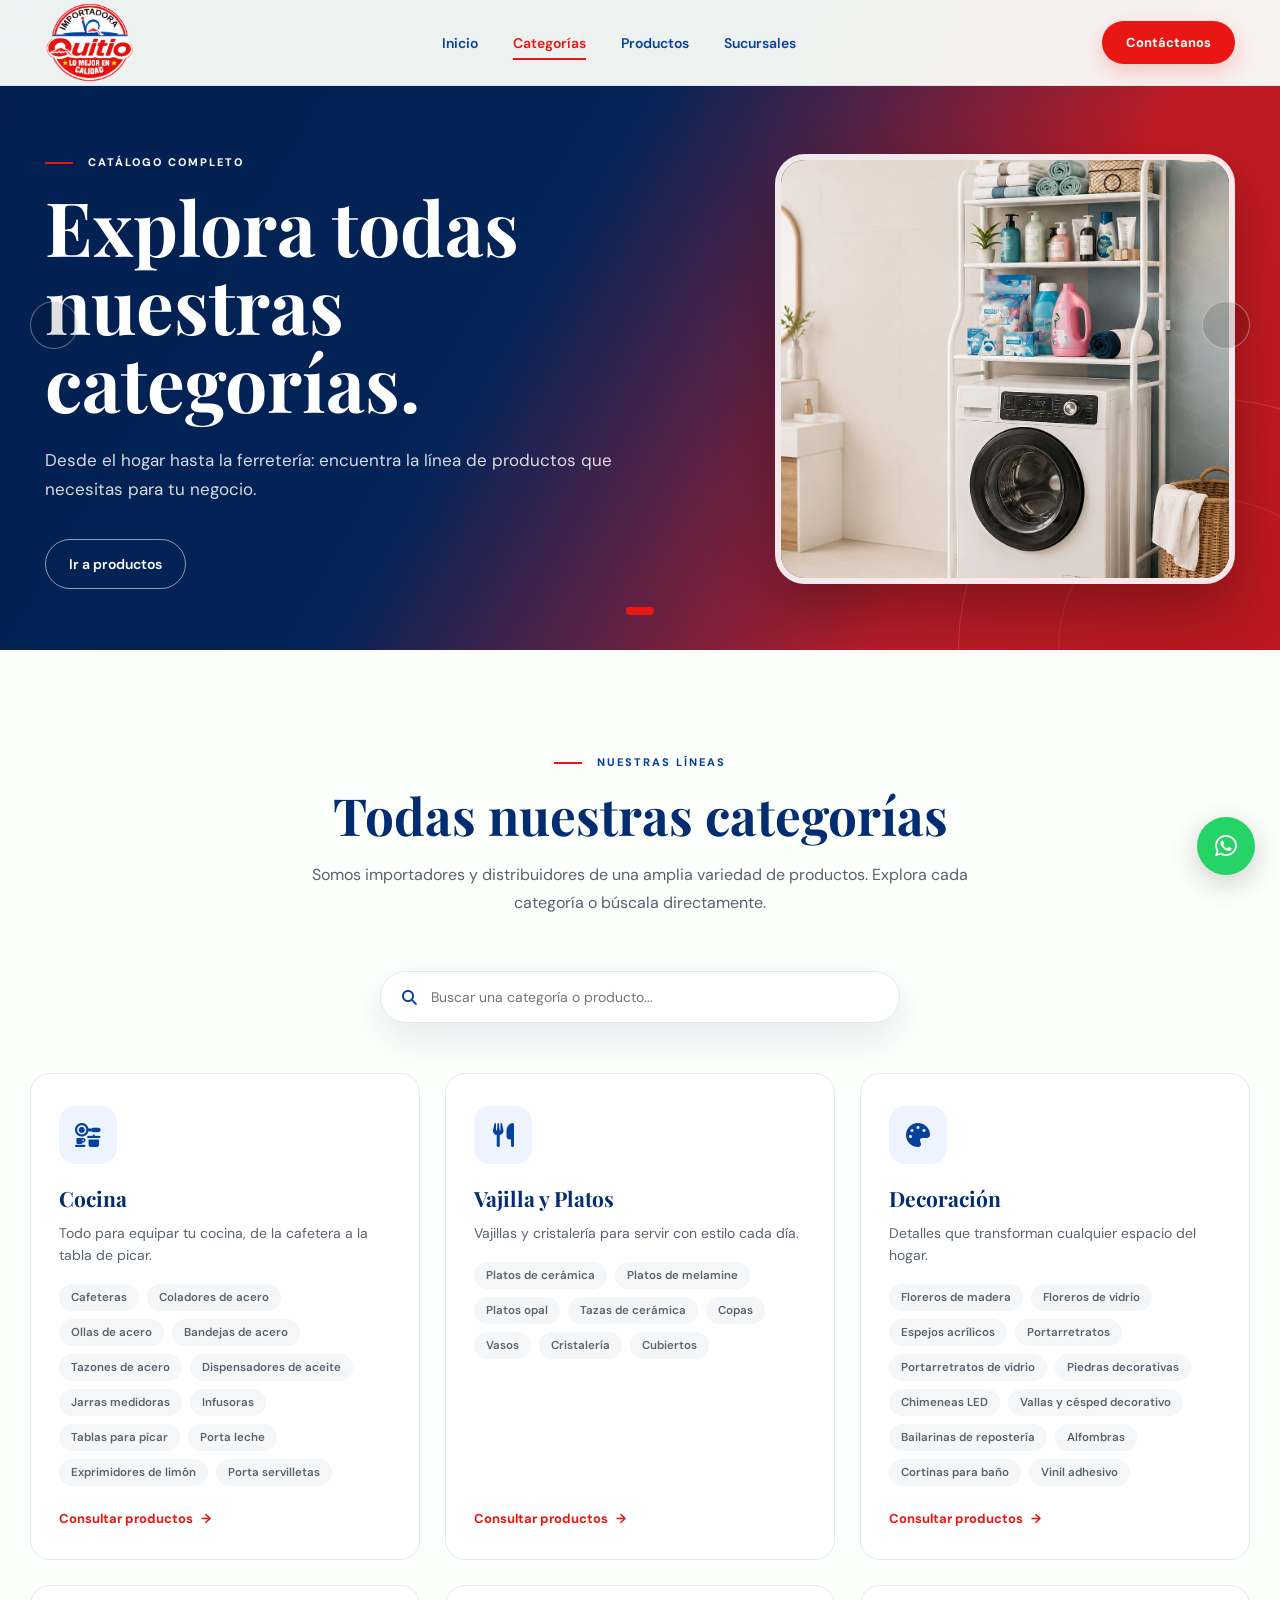
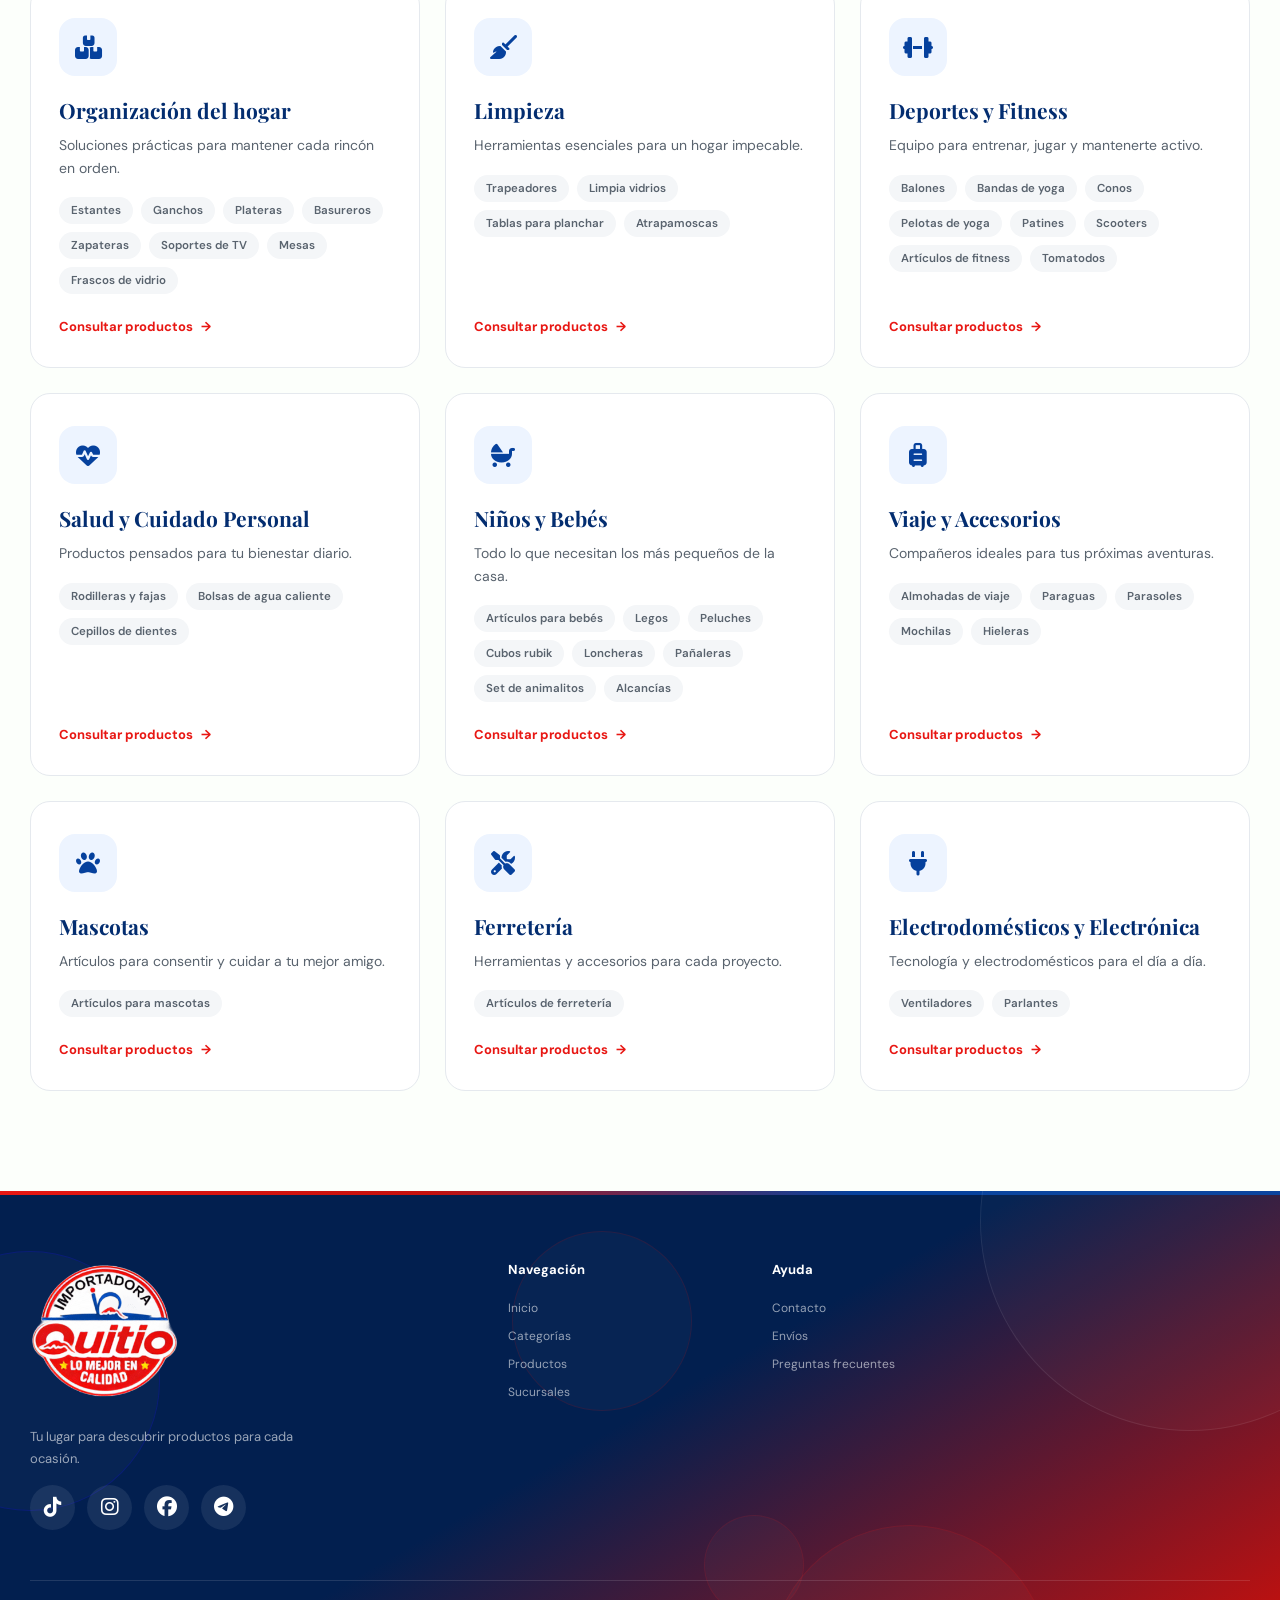
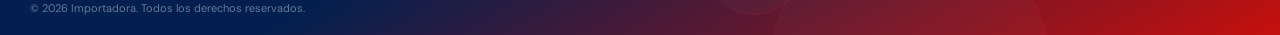
==== commit c48441e0: "Creamos una carpeta y añadimos codigo para darle diseño al login" ====
--- a/categorias.html
+++ b/categorias.html
@@ -28,7 +28,6 @@
                 <a href="categorias.html"class="active" >Categorías</a>
                 <a href="productos.html">Productos</a>
                 <a href="sucursales.html">Sucursales</a>
-                <a href="contacto.html">Contacto</a>
             </nav>
 
             <a href="https://wa.me/593XXXXXXXXX?text=Hola%2C%20quisiera%20obtener%20información%20sobre%20sus%20productos." class="nav-button">
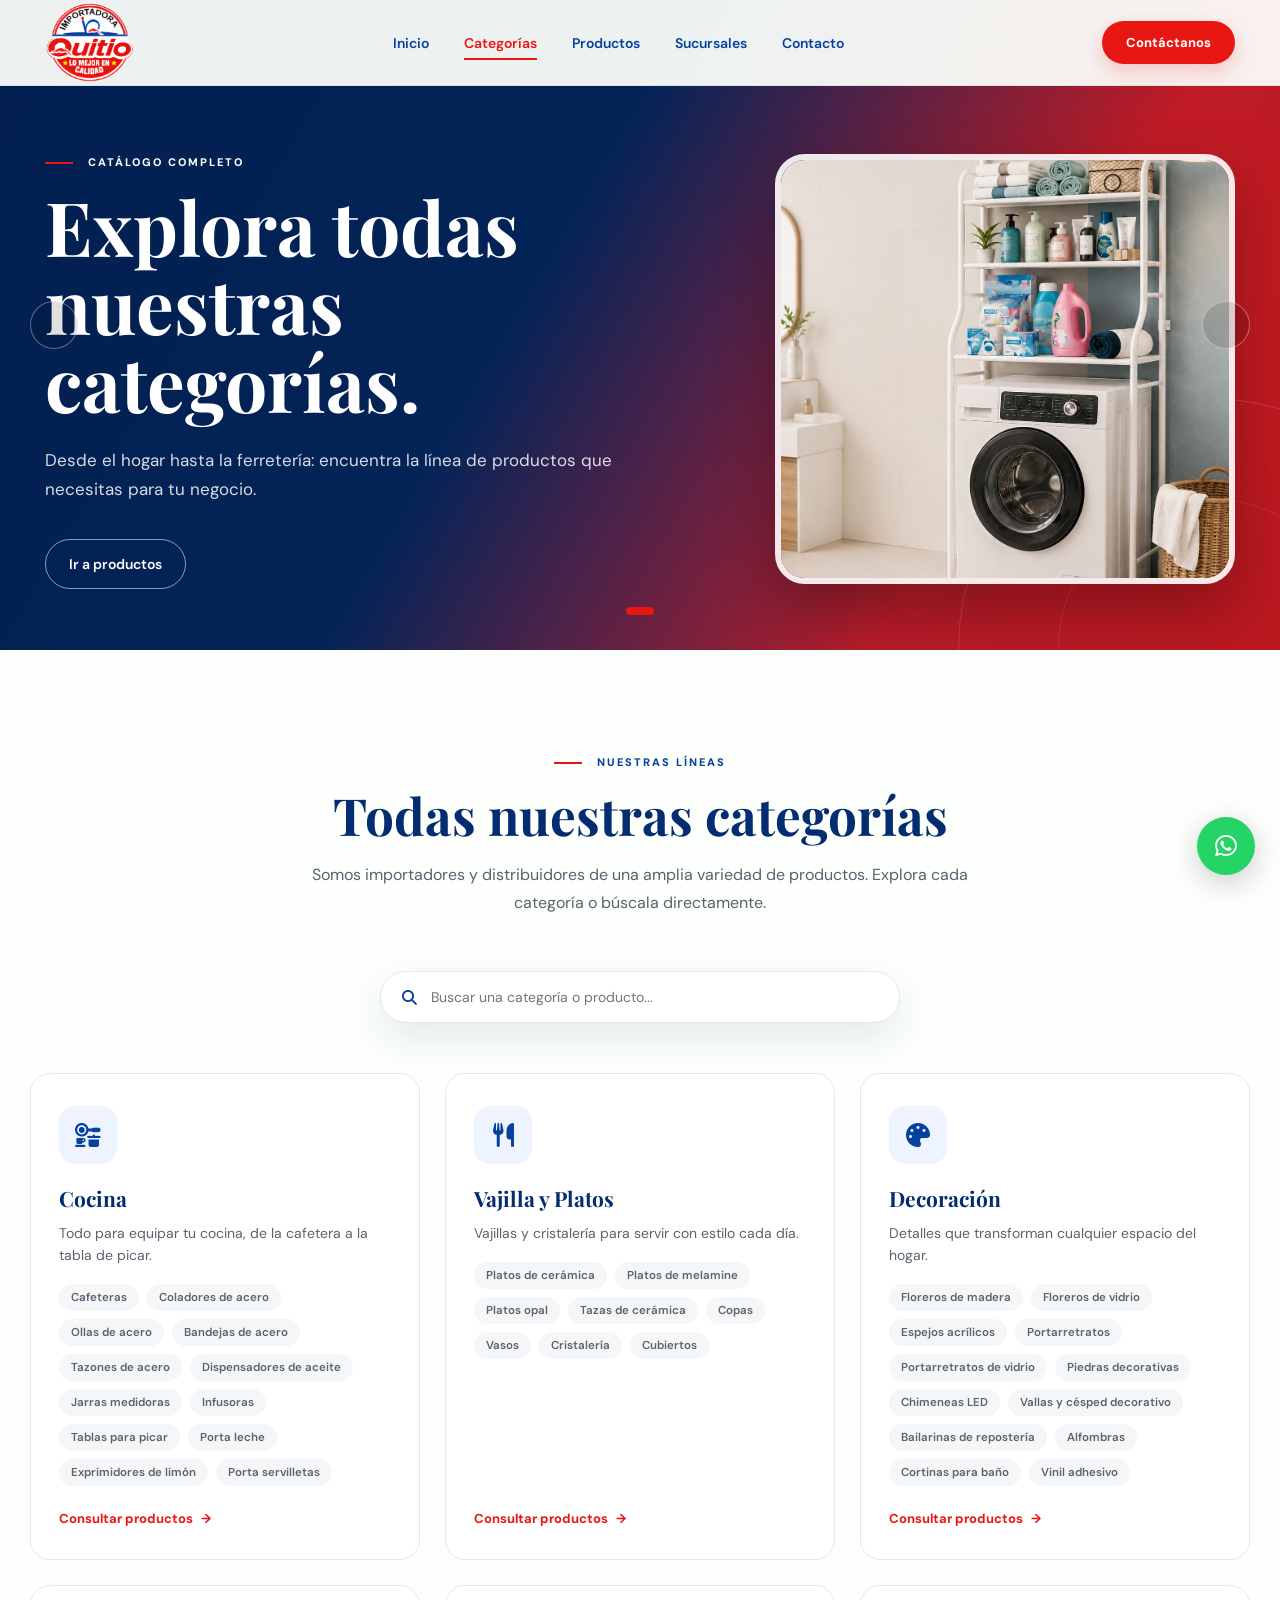
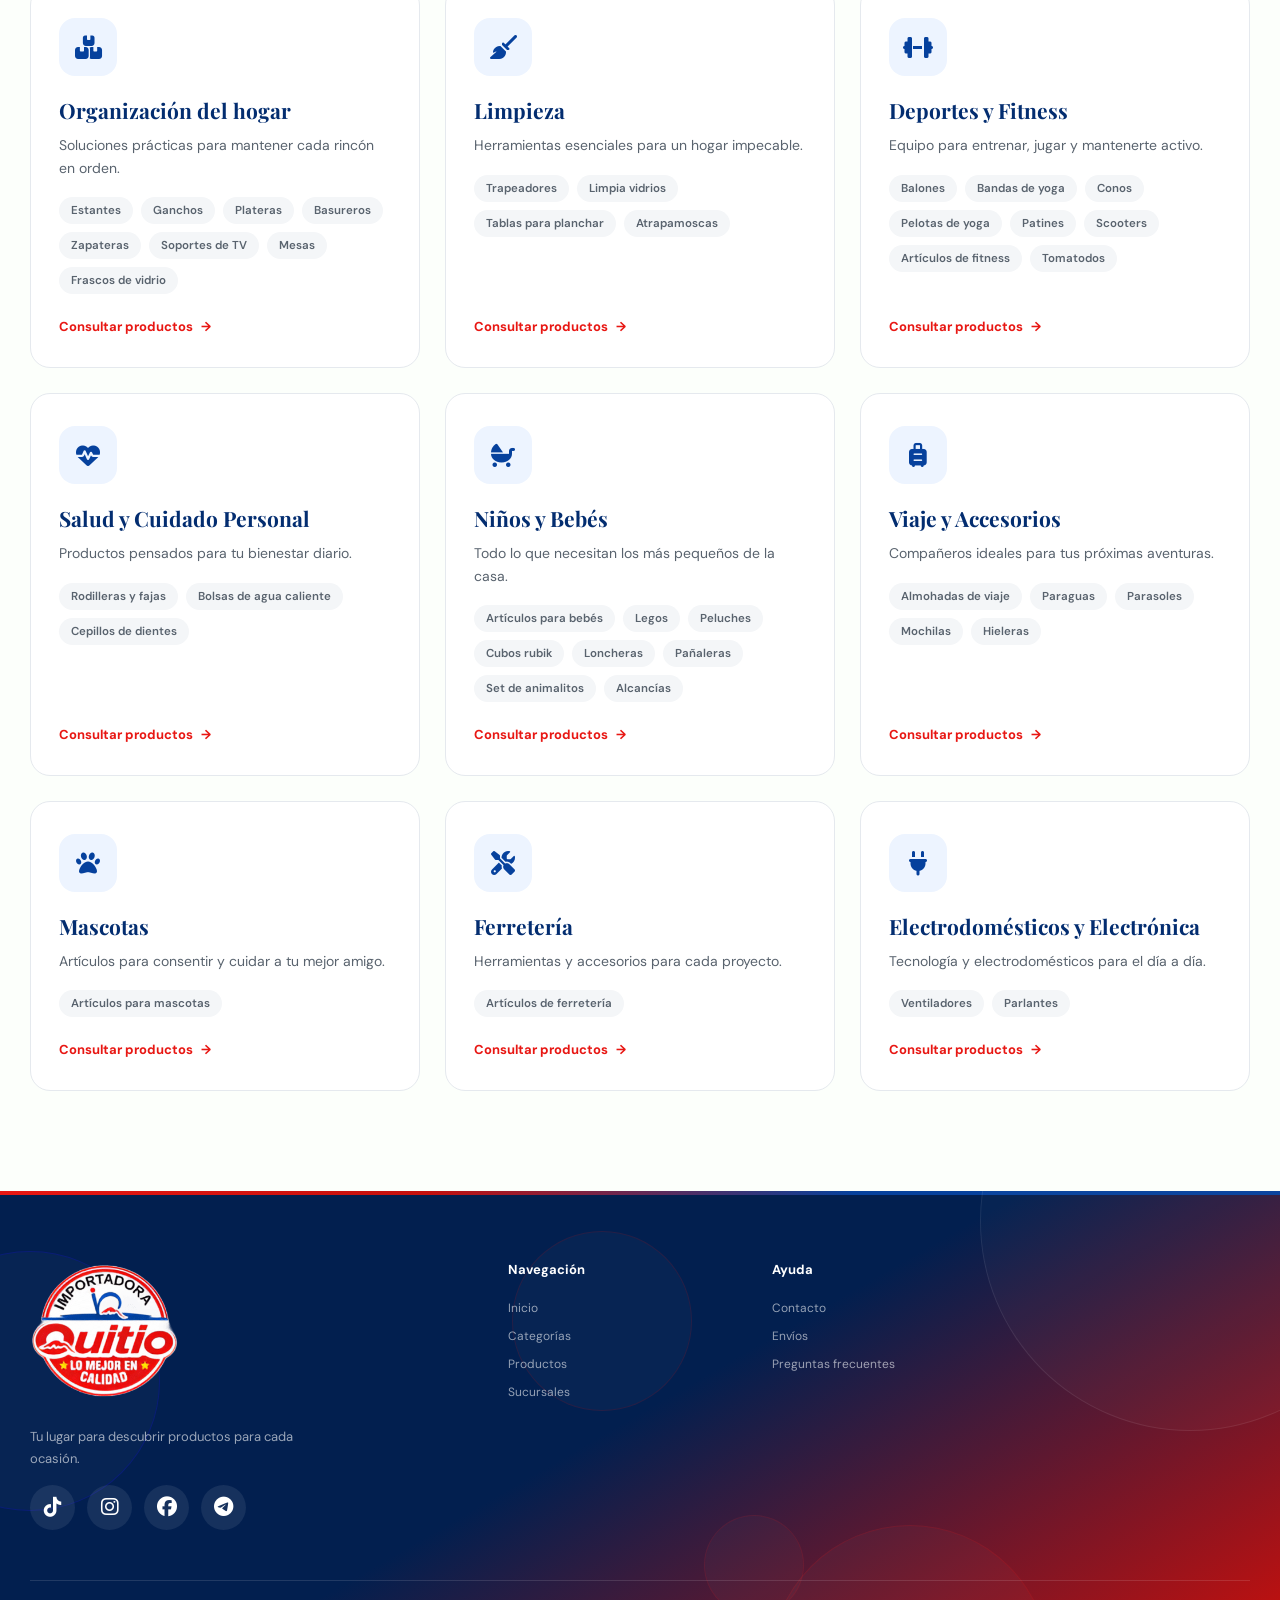
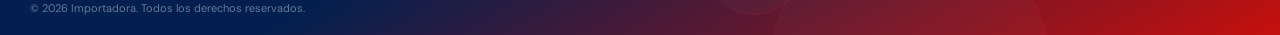
==== commit 7615371a: "Mejoramos la seccion de productos y categorias" ====
--- a/categorias.html
+++ b/categorias.html
@@ -28,6 +28,7 @@
                 <a href="categorias.html"class="active" >Categorías</a>
                 <a href="productos.html">Productos</a>
                 <a href="sucursales.html">Sucursales</a>
+                <a href="contacto.html">Contacto</a>
             </nav>
 
             <a href="https://wa.me/593XXXXXXXXX?text=Hola%2C%20quisiera%20obtener%20información%20sobre%20sus%20productos." class="nav-button">
@@ -163,7 +164,7 @@
                         <span class="cat-tag">Exprimidores de limón</span>
                         <span class="cat-tag">Porta servilletas</span>
                     </div>
-                    <a href="https://wa.me/593XXXXXXXXX?text=Hola%2C%20quisiera%20información%20sobre%20productos%20de%20Cocina" class="cat-cta" target="_blank">
+                    <a href="productos.html?categoria=cocina#productos" class="cat-cta">
                         Consultar productos <span>→</span>
                     </a>
                 </article>
@@ -183,7 +184,7 @@
                         <span class="cat-tag">Cristalería</span>
                         <span class="cat-tag">Cubiertos</span>
                     </div>
-                    <a href="https://wa.me/593XXXXXXXXX?text=Hola%2C%20quisiera%20información%20sobre%20productos%20de%20Vajilla%20y%20Platos" class="cat-cta" target="_blank">
+                    <a href="productos.html?categoria=vajilla#productos" class="cat-cta">
                         Consultar productos <span>→</span>
                     </a>
                 </article>
@@ -207,7 +208,7 @@
                         <span class="cat-tag">Cortinas para baño</span>
                         <span class="cat-tag">Vinil adhesivo</span>
                     </div>
-                    <a href="https://wa.me/593XXXXXXXXX?text=Hola%2C%20quisiera%20información%20sobre%20productos%20de%20Decoración" class="cat-cta" target="_blank">
+                    <a href="productos.html?categoria=decoracion#productos" class="cat-cta">
                         Consultar productos <span>→</span>
                     </a>
                 </article>
@@ -227,7 +228,7 @@
                         <span class="cat-tag">Mesas</span>
                         <span class="cat-tag">Frascos de vidrio</span>
                     </div>
-                    <a href="https://wa.me/593XXXXXXXXX?text=Hola%2C%20quisiera%20información%20sobre%20productos%20de%20Organización%20del%20hogar" class="cat-cta" target="_blank">
+                    <a href="productos.html?categoria=organizacion#productos" class="cat-cta">
                         Consultar productos <span>→</span>
                     </a>
                 </article>
@@ -243,7 +244,7 @@
                         <span class="cat-tag">Tablas para planchar</span>
                         <span class="cat-tag">Atrapamoscas</span>
                     </div>
-                    <a href="https://wa.me/593XXXXXXXXX?text=Hola%2C%20quisiera%20información%20sobre%20productos%20de%20Limpieza" class="cat-cta" target="_blank">
+                    <a href="productos.html?categoria=limpieza#productos" class="cat-cta">
                         Consultar productos <span>→</span>
                     </a>
                 </article>
@@ -263,7 +264,7 @@
                         <span class="cat-tag">Artículos de fitness</span>
                         <span class="cat-tag">Tomatodos</span>
                     </div>
-                    <a href="https://wa.me/593XXXXXXXXX?text=Hola%2C%20quisiera%20información%20sobre%20productos%20de%20Deportes%20y%20Fitness" class="cat-cta" target="_blank">
+                    <a href="productos.html?categoria=deportes#productos" class="cat-cta">
                         Consultar productos <span>→</span>
                     </a>
                 </article>
@@ -278,7 +279,7 @@
                         <span class="cat-tag">Bolsas de agua caliente</span>
                         <span class="cat-tag">Cepillos de dientes</span>
                     </div>
-                    <a href="https://wa.me/593XXXXXXXXX?text=Hola%2C%20quisiera%20información%20sobre%20productos%20de%20Salud%20y%20Cuidado%20Personal" class="cat-cta" target="_blank">
+                    <a href="productos.html?categoria=salud#productos" class="cat-cta">
                         Consultar productos <span>→</span>
                     </a>
                 </article>
@@ -298,7 +299,7 @@
                         <span class="cat-tag">Set de animalitos</span>
                         <span class="cat-tag">Alcancías</span>
                     </div>
-                    <a href="https://wa.me/593XXXXXXXXX?text=Hola%2C%20quisiera%20información%20sobre%20productos%20de%20Niños%20y%20Bebés" class="cat-cta" target="_blank">
+                    <a href="productos.html?categoria=ninos#productos" class="cat-cta">
                         Consultar productos <span>→</span>
                     </a>
                 </article>
@@ -315,7 +316,7 @@
                         <span class="cat-tag">Mochilas</span>
                         <span class="cat-tag">Hieleras</span>
                     </div>
-                    <a href="https://wa.me/593XXXXXXXXX?text=Hola%2C%20quisiera%20información%20sobre%20productos%20de%20Viaje%20y%20Accesorios" class="cat-cta" target="_blank">
+                    <a href="productos.html?categoria=viaje#productos" class="cat-cta">
                         Consultar productos <span>→</span>
                     </a>
                 </article>
@@ -328,7 +329,7 @@
                     <div class="cat-tags">
                         <span class="cat-tag">Artículos para mascotas</span>
                     </div>
-                    <a href="https://wa.me/593XXXXXXXXX?text=Hola%2C%20quisiera%20información%20sobre%20productos%20de%20Mascotas" class="cat-cta" target="_blank">
+                    <a href="productos.html?categoria=mascotas#productos" class="cat-cta">
                         Consultar productos <span>→</span>
                     </a>
                 </article>
@@ -341,7 +342,7 @@
                     <div class="cat-tags">
                         <span class="cat-tag">Artículos de ferretería</span>
                     </div>
-                    <a href="https://wa.me/593XXXXXXXXX?text=Hola%2C%20quisiera%20información%20sobre%20productos%20de%20Ferretería" class="cat-cta" target="_blank">
+                    <a href="productos.html?categoria=ferreteria#productos" class="cat-cta">
                         Consultar productos <span>→</span>
                     </a>
                 </article>
@@ -355,7 +356,7 @@
                         <span class="cat-tag">Ventiladores</span>
                         <span class="cat-tag">Parlantes</span>
                     </div>
-                    <a href="https://wa.me/593XXXXXXXXX?text=Hola%2C%20quisiera%20información%20sobre%20productos%20de%20Electrodomésticos%20y%20Electrónica" class="cat-cta" target="_blank">
+                    <a href="productos.html?categoria=electro#productos" class="cat-cta">
                         Consultar productos <span>→</span>
                     </a>
                 </article>
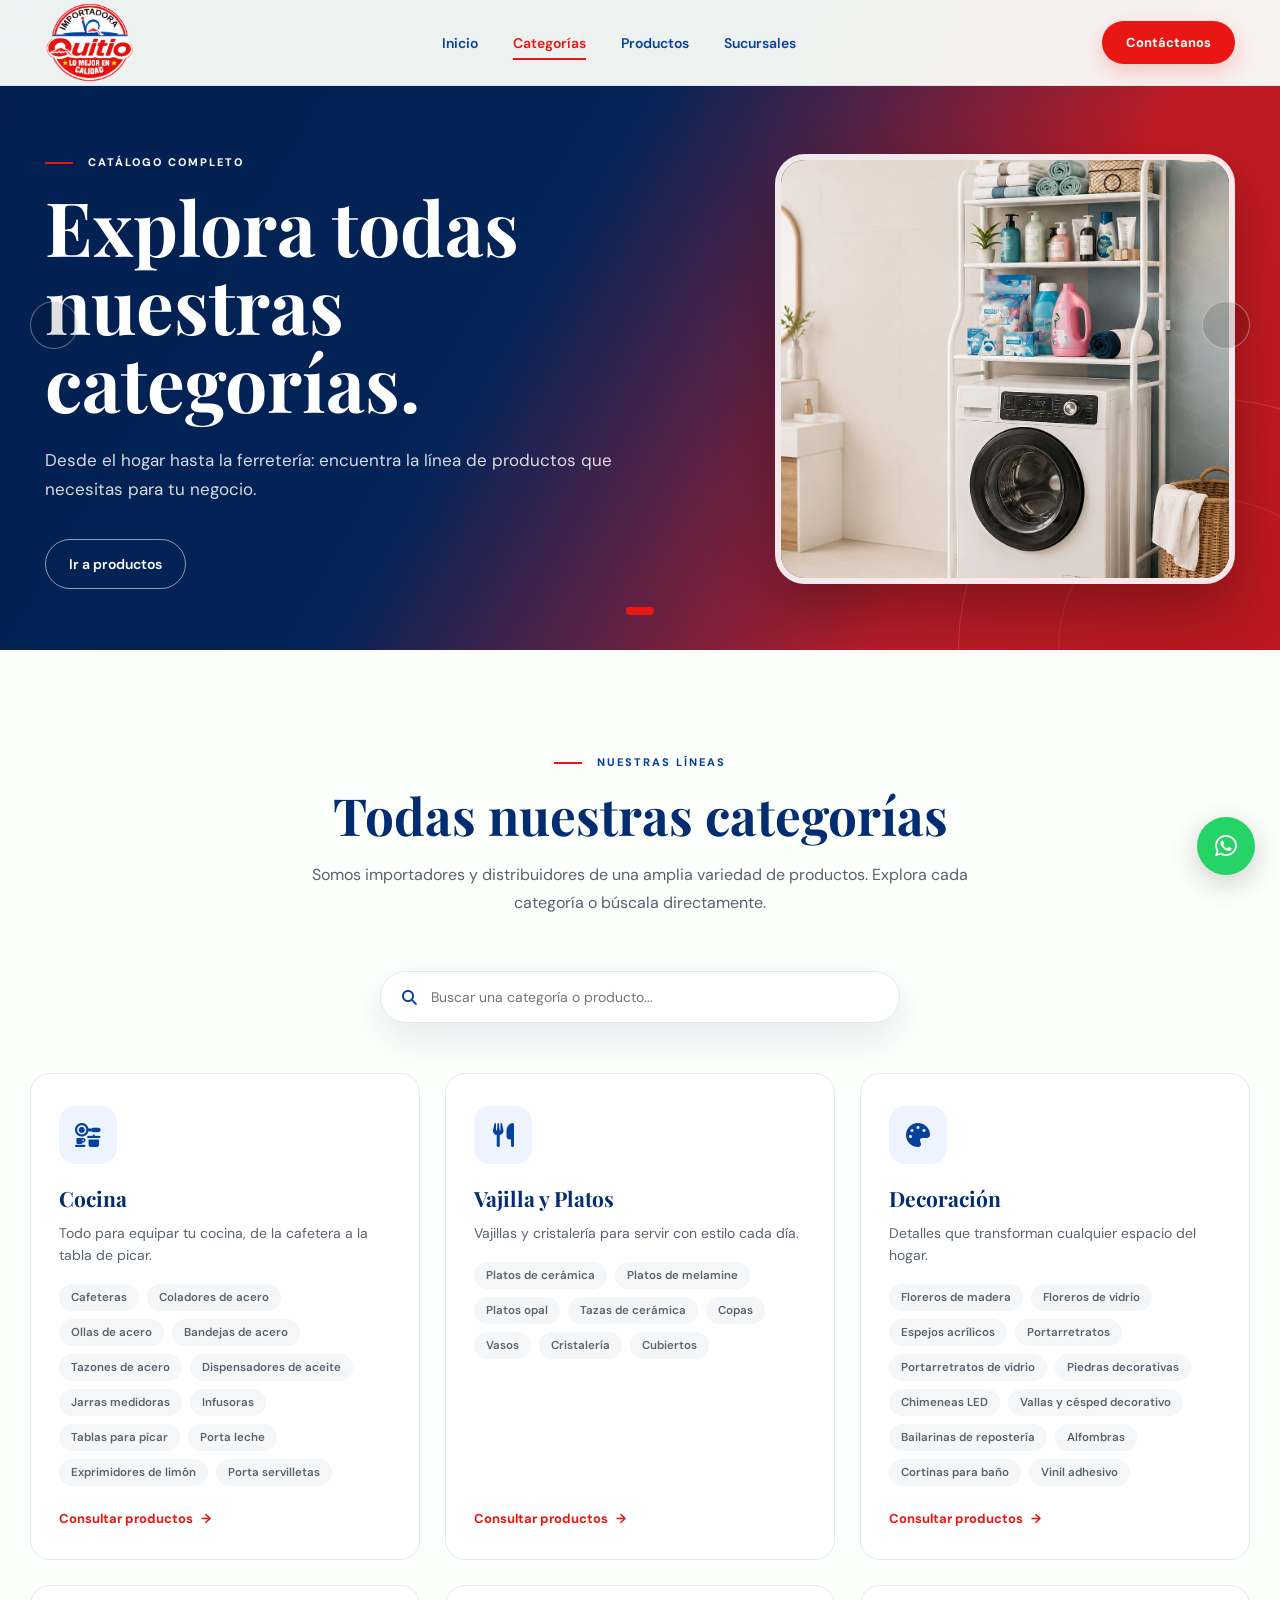
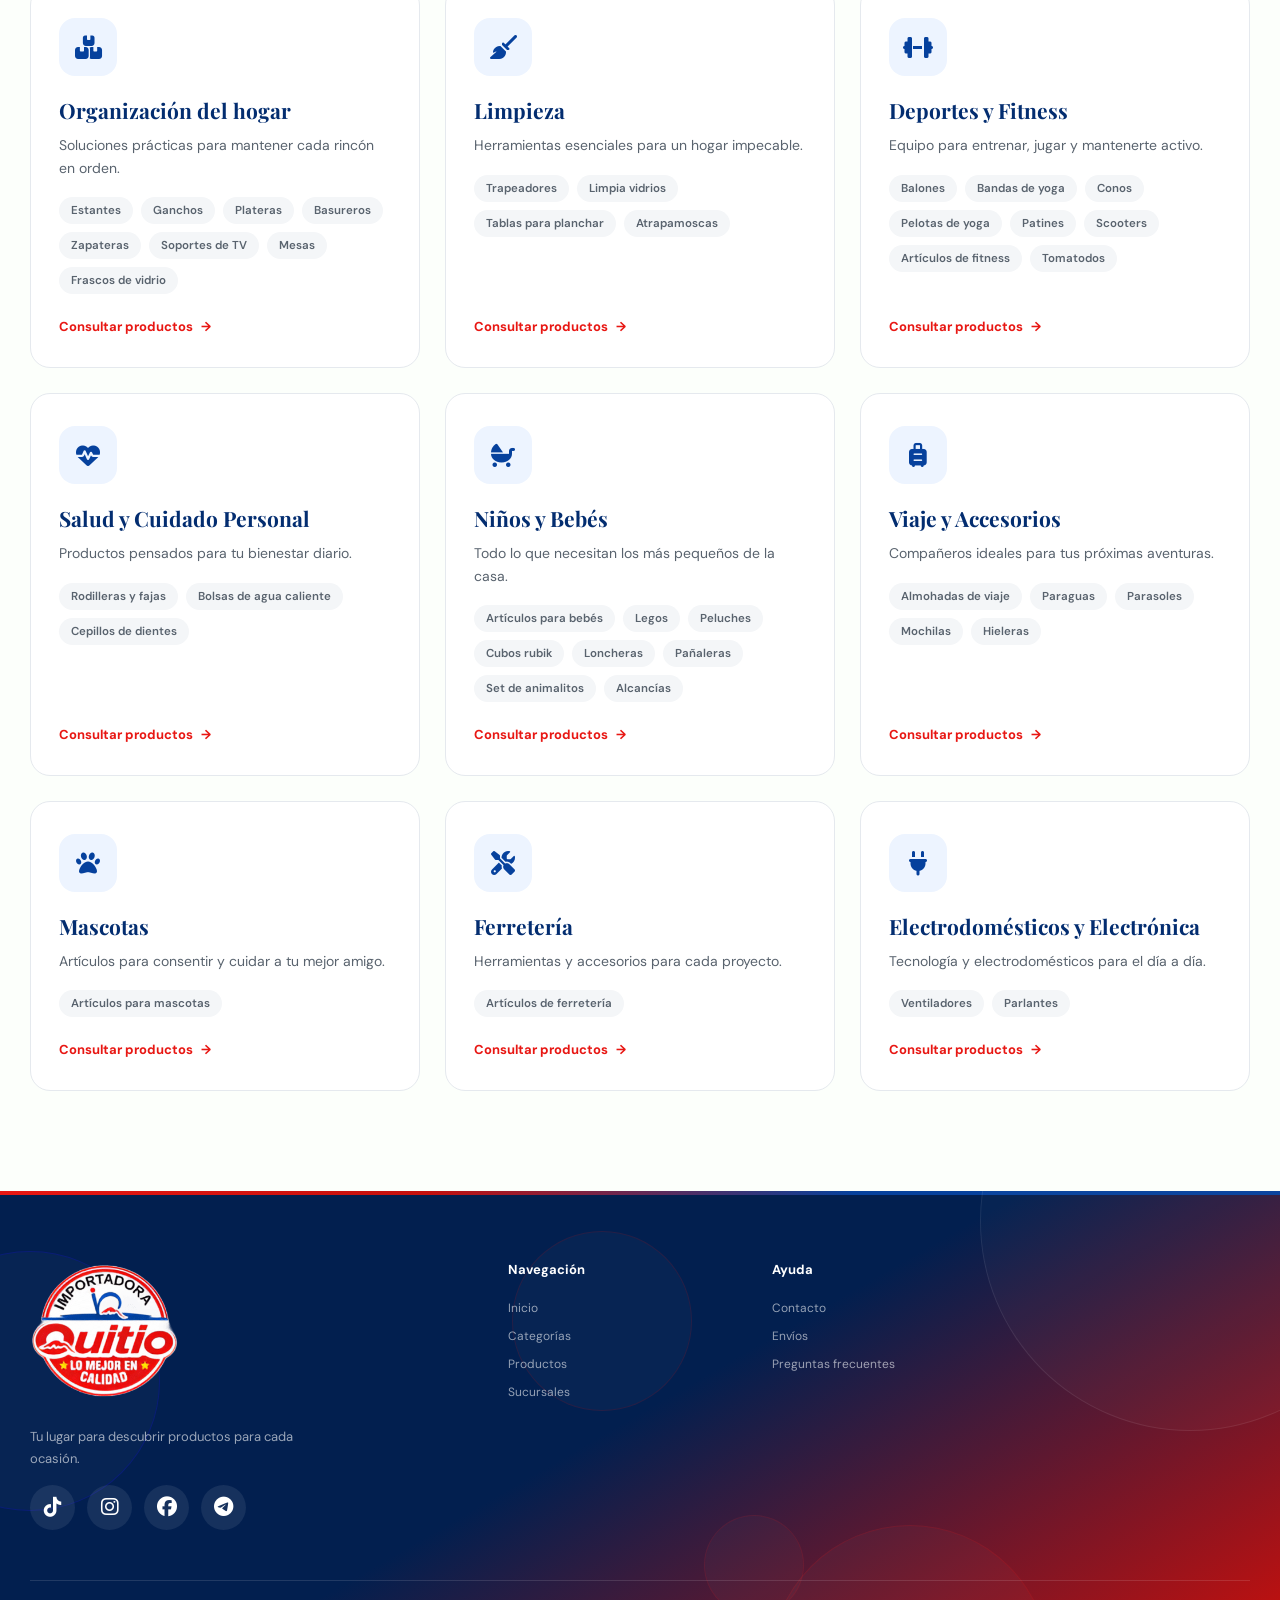
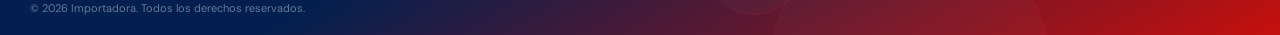
==== commit dc708090: "eliminamos la seccion de contacto que estaba de mas en pro, y cat" ====
--- a/categorias.html
+++ b/categorias.html
@@ -28,7 +28,6 @@
                 <a href="categorias.html"class="active" >Categorías</a>
                 <a href="productos.html">Productos</a>
                 <a href="sucursales.html">Sucursales</a>
-                <a href="contacto.html">Contacto</a>
             </nav>
 
             <a href="https://wa.me/593XXXXXXXXX?text=Hola%2C%20quisiera%20obtener%20información%20sobre%20sus%20productos." class="nav-button">
